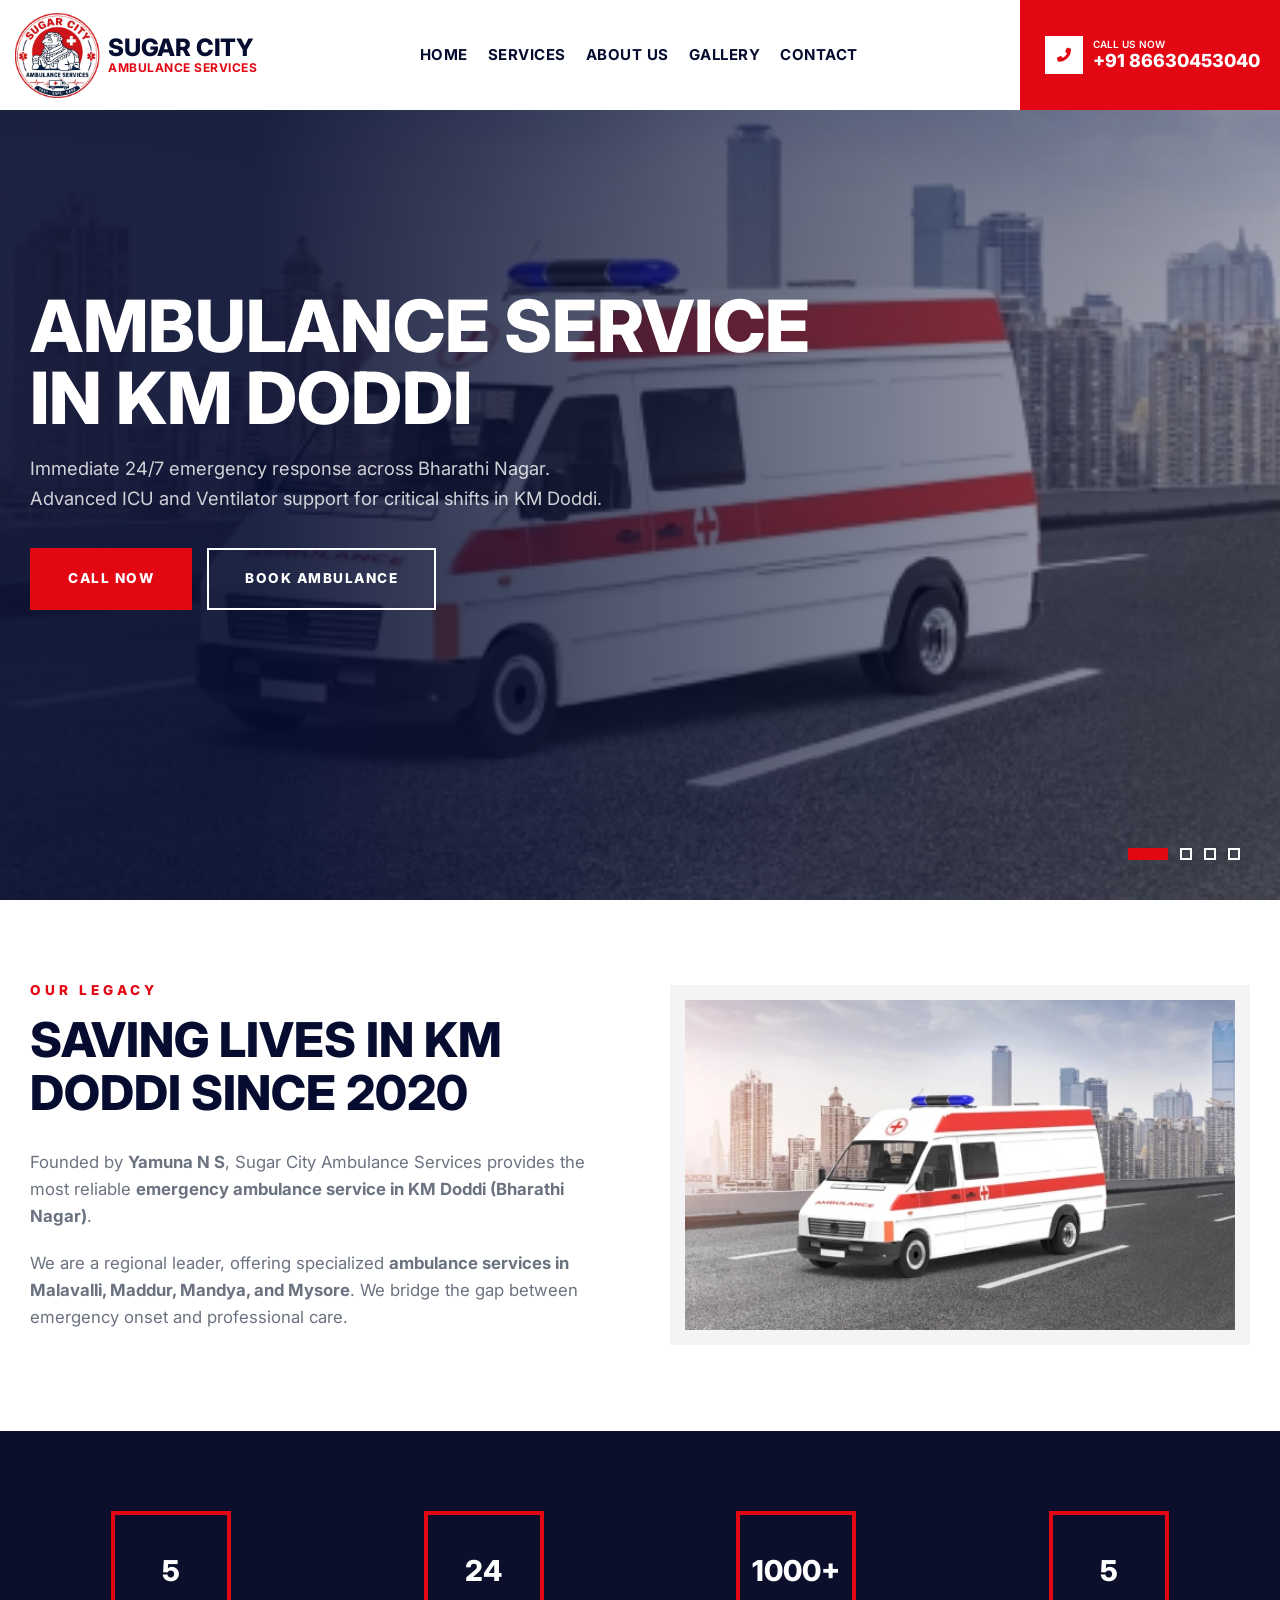
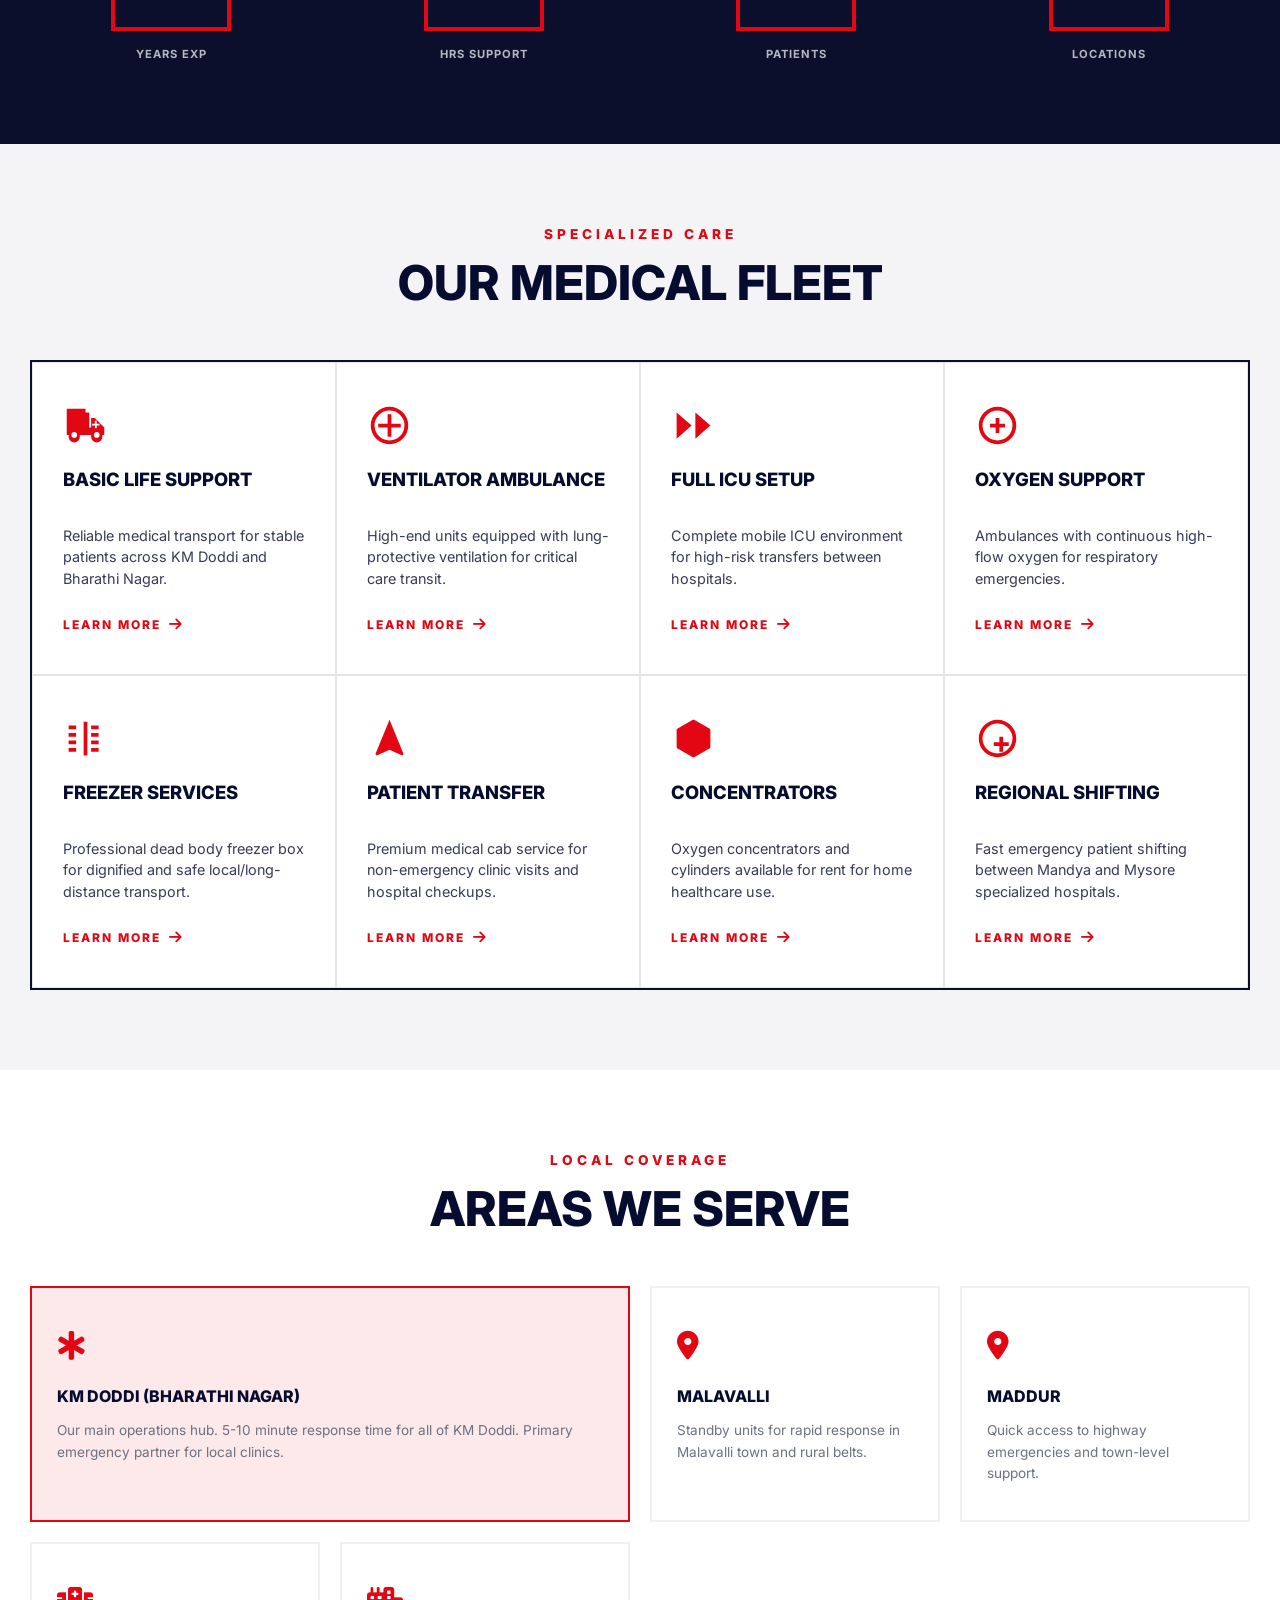
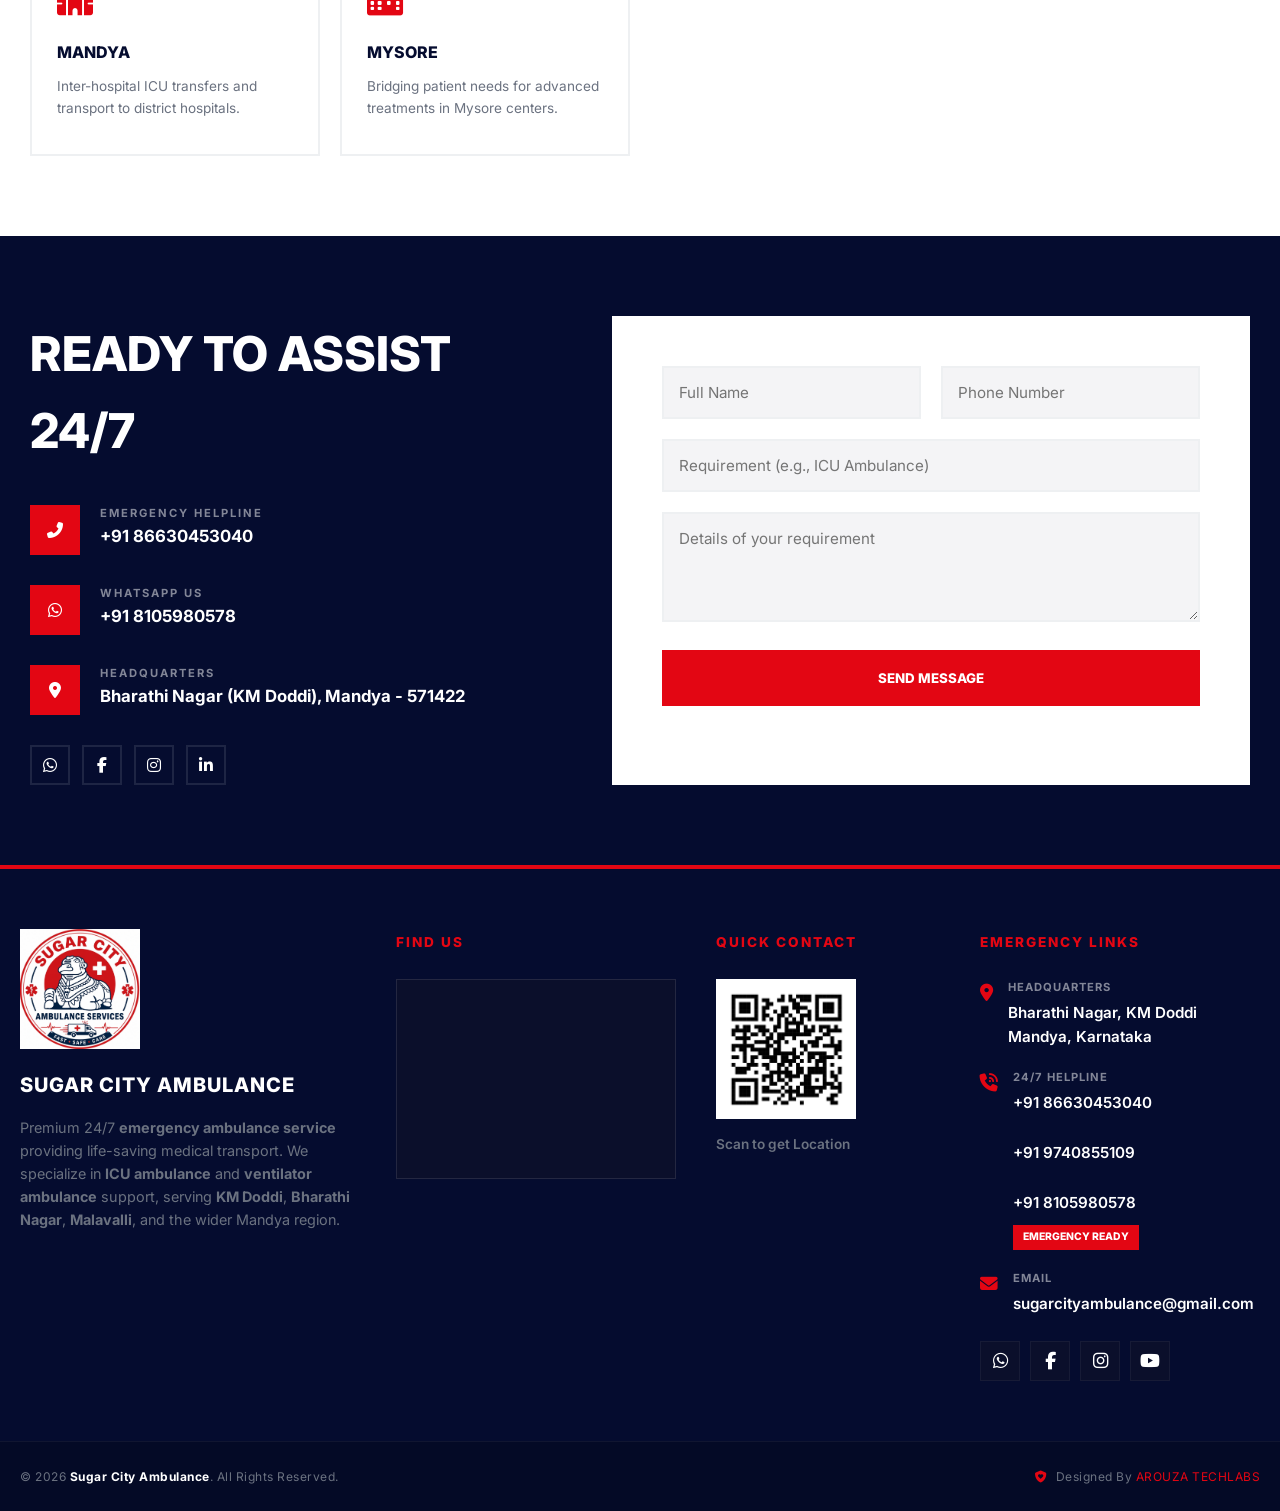
==== index.html @ ba41cfd8 "Update index.html" ====
<!doctype html>
<html lang="en">
  <head>
    <meta charset="UTF-8" />
    <meta
      name="viewport"
      content="width=device-width, initial-scale=1.0, maximum-scale=1.0, user-scalable=no"
    />

    <!-- SEO & LOCAL OPTIMIZATION -->
    <title>
      Sugar City Ambulance | 24/7 Ambulance Service in KM Doddi, Malavalli &
      Mandya
    </title>
    <meta
      name="description"
      content="Premium 24/7 emergency ambulance service in KM Doddi (Bharathi Nagar), Malavalli, Maddur, Mandya, and Mysore. Specialized ICU, Ventilator, and Oxygen ambulance support. Founded by Yamuna N S."
    />
    <meta
      name="keywords"
      content="Ambulance service in KM Doddi, Ambulance service in Bharathi Nagar, Emergency ambulance service in KM Doddi, Ambulance service in Malavalli, Ambulance service in Maddur, Ambulance service in Mandya, Ambulance service in Mysore, ICU ambulance service, Ventilator ambulance"
    />

    <!-- OPEN GRAPH -->
    <meta
      property="og:title"
      content="Sugar City Ambulance Services - KM Doddi's Trusted Emergency Partner"
    />
    <meta
      property="og:description"
      content="Rapid response medical transport across KM Doddi, Malavalli, and Mandya. Advanced ICU and Ventilator support available 24/7."
    />
    <meta property="og:type" content="website" />

    <!-- FONTS & ICONS -->
    <link rel="preconnect" href="https://fonts.googleapis.com" />
    <link rel="preconnect" href="https://fonts.gstatic.com" crossorigin />
    <link
      href="https://fonts.googleapis.com/css2?family=Inter:wght@300;400;600;700;800&display=swap"
      rel="stylesheet"
    />
    <link
      rel="stylesheet"
      href="https://cdnjs.cloudflare.com/ajax/libs/font-awesome/6.4.0/css/all.min.css"
    />
    <link rel="stylesheet" href="./navbar.css" />
    <link rel="stylesheet" href="./footer.css" />
    <style>
      :root {
        --stkPrimaryRed: #e30613;
        --stkNavy: #0b0f2b;
        --stkDeepBlue: #050c2f;
        --stkLightBg: #f4f4f6;
        --stkTextGray: #6b7280;
        --stkSoftPink: #fde8ea;
        --stkWhite: #ffffff;
        --primary: var(--stkPrimaryRed);
        --overlay: rgba(5, 12, 47, 0.7);
        --hmeTransition: all 0.4s cubic-bezier(0.165, 0.84, 0.44, 1);
      }

      /* RESET & BASE */
      * {
        margin: 0;
        padding: 0;
        box-sizing: border-box;
        font-family: "Inter", sans-serif;
        border-radius: 0 !important;
      }

      html,
      body {
        overflow-x: hidden;
        width: 100%;
        -webkit-text-size-adjust: 100%;
        background-color: var(--stkWhite);
        color: var(--stkDeepBlue);
        line-height: 1.6;
      }

      .hmeContainer {
        width: 100%;
        max-width: 1320px;
        margin: 0 auto;
        padding: 0 20px;
      }

      @media (min-width: 768px) {
        .hmeContainer {
          padding: 0 30px;
        }
      }

      img {
        max-width: 100%;
        height: auto;
        display: block;
      }

      /* SECTION 0: PRELOADER */
      #hmePreloader {
        position: fixed;
        inset: 0;
        background: var(--stkDeepBlue);
        display: flex;
        flex-direction: column;
        justify-content: center;
        align-items: center;
        z-index: 10000;
        transition:
          opacity 0.5s ease,
          visibility 0.5s ease;
      }

      .hmeLoaderLogo {
        width: 100px;
        margin-bottom: 20px;
        animation: hmePulse 1.2s infinite ease-in-out;
      }
      .hmeLoaderText {
        color: var(--stkWhite);
        font-weight: 800;
        letter-spacing: 3px;
        font-size: 0.75rem;
        text-transform: uppercase;
      }

      @keyframes hmePulse {
        0%,
        100% {
          transform: scale(1);
          opacity: 0.8;
        }
        50% {
          transform: scale(1.05);
          opacity: 1;
        }
      }

      /* SECTION 1: HERO SLIDER */
      .hmeHeroWrap {
        position: relative;
        height: 100vh;
        width: 100%;
        overflow: hidden;
        background: var(--stkDeepBlue);
      }
      /* MOBILE HERO NAVBAR SPACING FIX */

      @media (max-width: 1023px) {
        .hmeHeroWrap {
          padding-top: 105px;
          min-height: 100vh;
          height: auto;
        }

        .hmeSlide {
          align-items: flex-start;
          padding-top: 40px;
        }
      }
      .hmeSlider {
        height: 100%;
        width: 400%;
        display: flex;
        transition: transform 0.8s cubic-bezier(0.77, 0, 0.175, 1);
      }
      .hmeSlide {
        width: 25%;
        height: 100%;
        position: relative;
        background-size: cover;
        background-position: center;
        display: flex;
        align-items: center;
      }
      .hmeSlide::before {
        content: "";
        position: absolute;
        inset: 0;
        background: linear-gradient(
          90deg,
          rgba(5, 12, 47, 0.9) 20%,
          rgba(5, 12, 47, 0.3) 100%
        );
        z-index: 1;
      }
      .hmeSlideContent {
        position: relative;
        z-index: 10;
        width: 100%;
      }
      .hmeSlideInner {
        max-width: 800px;
      }
      .hmeSlide h2 {
        font-size: clamp(2rem, 8vw, 4.5rem);
        font-weight: 800;
        line-height: 1;
        margin-bottom: 20px;
        text-transform: uppercase;
        color: var(--stkWhite);
      }
      .hmeSlide p {
        font-size: clamp(0.95rem, 2vw, 1.15rem);
        margin-bottom: 35px;
        color: rgba(255, 255, 255, 0.8);
        max-width: 600px;
      }
      .hmeBtnGroup {
        display: flex;
        gap: 15px;
        flex-wrap: wrap;
      }
      .hmeBtn {
        padding: 18px 36px;
        font-weight: 800;
        font-size: 0.85rem;
        text-transform: uppercase;
        letter-spacing: 1.5px;
        text-decoration: none;
        transition: var(--hmeTransition);
        border: 2px solid transparent;
        display: inline-flex;
        align-items: center;
        justify-content: center;
      }
      .hmeBtnPrimary {
        background: var(--stkPrimaryRed);
        color: var(--stkWhite);
      }
      .hmeBtnPrimary:hover {
        background: var(--stkWhite);
        color: var(--stkPrimaryRed);
      }
      .hmeBtnOutline {
        border-color: var(--stkWhite);
        color: var(--stkWhite);
      }
      .hmeBtnOutline:hover {
        background: var(--stkWhite);
        color: var(--stkDeepBlue);
      }
      /* HERO SLIDER DOTS POSITION FIX */

      .hmeSliderDots {
        position: absolute;
        bottom: 20px;
        right: 20px;

        display: flex;
        gap: 12px;

        z-index: 20;
      }

      /* TABLET */

      @media (min-width: 768px) {
        .hmeSliderDots {
          bottom: 30px;
          right: 30px;
        }
      }

      /* DESKTOP */

      @media (min-width: 1024px) {
        .hmeSliderDots {
          bottom: 40px;
          right: 40px;
        }
      }
      @media (max-width: 480px) {
        .hmeBtnGroup {
          margin-bottom: 20px;
        }
      }
      .hmeDot {
        width: 12px;
        height: 12px;
        border: 2px solid var(--stkWhite);
        cursor: pointer;
        transition: var(--hmeTransition);
      }
      .hmeDot.active {
        background: var(--stkPrimaryRed);
        border-color: var(--stkPrimaryRed);
        width: 40px;
      }

      /* SECTION 2: ABOUT PREVIEW */
      .hmeAbout {
        padding: 80px 0;
        background: var(--stkWhite);
      }
      .hmeAboutGrid {
        display: grid;
        grid-template-columns: 1fr;
        gap: 60px;
        align-items: center;
      }
      @media (min-width: 1024px) {
        .hmeAboutGrid {
          grid-template-columns: 1fr 1fr;
        }
      }
      .hmeSectionHead h3 {
        color: var(--stkPrimaryRed);
        font-size: 0.85rem;
        letter-spacing: 4px;
        font-weight: 800;
        margin-bottom: 12px;
        text-transform: uppercase;
      }
      .hmeSectionHead h2 {
        font-size: clamp(1.8rem, 5vw, 3rem);
        font-weight: 800;
        text-transform: uppercase;
        margin-bottom: 30px;
        line-height: 1.1;
      }
      .hmeAboutText p {
        color: var(--stkTextGray);
        margin-bottom: 20px;
        font-size: 1.05rem;
      }
      .hmeAboutImg img {
        border: 15px solid var(--stkLightBg);
        width: 100%;
        height: auto;
        max-height: 500px;
        object-fit: cover;
      }

      /* SECTION 3: ANIMATED STATS */
      .hmeStats {
        background: var(--stkNavy);
        padding: 80px 0;
        color: var(--stkWhite);
      }
      .hmeStatsGrid {
        display: grid;
        grid-template-columns: repeat(2, 1fr);
        gap: 20px;
      }
      @media (min-width: 1024px) {
        .hmeStatsGrid {
          grid-template-columns: repeat(4, 1fr);
          gap: 30px;
        }
      }
      .hmeStatItem {
        text-align: center;
      }
      .hmeStatCirc {
        width: 100px;
        height: 100px;
        border: 4px solid var(--stkPrimaryRed);
        margin: 0 auto 15px;
        display: flex;
        align-items: center;
        justify-content: center;
        font-weight: 800;
        font-size: 1.5rem;
      }
      @media (min-width: 768px) {
        .hmeStatCirc {
          width: 120px;
          height: 120px;
          font-size: 1.8rem;
        }
      }
      .hmeStatItem span {
        font-size: 0.7rem;
        text-transform: uppercase;
        letter-spacing: 1px;
        opacity: 0.7;
        font-weight: 700;
        display: block;
      }

      /* SECTION 4: SERVICES SECTION */
      .hmeServices {
        padding: 80px 0;
        background: var(--stkLightBg);
      }
      .hmeServGrid {
        display: grid;
        grid-template-columns: 1fr;
        margin-top: 50px;
        border: 2px solid var(--stkNavy);
      }
      @media (min-width: 640px) {
        .hmeServGrid {
          grid-template-columns: repeat(2, 1fr);
        }
      }
      @media (min-width: 1024px) {
        .hmeServGrid {
          grid-template-columns: repeat(4, 1fr);
        }
      }

      .hmeServCard {
        background: var(--stkWhite);
        padding: 40px 30px;
        transition: var(--hmeTransition);
        display: flex;
        flex-direction: column;
        border: 1px solid rgba(11, 15, 43, 0.1);
      }
      .hmeServCard:hover {
        background: var(--stkNavy);
        color: var(--stkWhite);
      }
      .hmeServCard svg {
        width: 45px;
        height: 45px;
        fill: var(--stkPrimaryRed);
        margin-bottom: 20px;
        transition: var(--hmeTransition);
      }
      .hmeServCard:hover svg {
        fill: var(--stkWhite);
        transform: scale(1.1);
      }
      .hmeServCard h4 {
        font-size: 1.15rem;
        text-transform: uppercase;
        font-weight: 800;
        margin-bottom: 12px;
        line-height: 1.2;
        min-height: 2.8rem;
        display: flex;
        align-items: flex-start;
      }
      .hmeServCard p {
        font-size: 0.9rem;
        opacity: 0.8;
        line-height: 1.5;
        margin-bottom: 25px;
        flex-grow: 1;
      }

      .hmeLearnLink {
        font-size: 0.75rem;
        font-weight: 800;
        text-transform: uppercase;
        letter-spacing: 2px;
        color: var(--stkPrimaryRed);
        text-decoration: none;
        display: inline-flex;
        align-items: center;
        gap: 8px;
        transition: var(--hmeTransition);
      }
      .hmeServCard:hover .hmeLearnLink {
        color: var(--stkWhite);
      }
      .hmeLearnLink i {
        font-size: 0.9rem;
        transition: transform 0.3s ease;
      }
      .hmeLearnLink:hover i {
        transform: translateX(5px);
      }

      /* SECTION 5: SERVICE LOCATIONS */
      .hmeLocations {
        padding: 80px 0;
        background: var(--stkWhite);
      }
      .hmeLocGrid {
        display: grid;
        grid-template-columns: repeat(auto-fit, minmax(240px, 1fr));
        gap: 20px;
        margin-top: 50px;
      }
      .hmeLocCard {
        border: 2px solid #eef0f2;
        padding: 35px 25px;
        transition: var(--hmeTransition);
        background: var(--stkWhite);
      }
      .hmeLocCard.hmeFeatured {
        border-color: var(--stkPrimaryRed);
        background: var(--stkSoftPink);
      }
      @media (min-width: 1200px) {
        .hmeLocCard.hmeFeatured {
          grid-column: span 2;
        }
      }
      .hmeLocCard:hover {
        border-color: var(--stkNavy);
        transform: translateY(-5px);
      }
      .hmeLocIcon {
        font-size: 1.8rem;
        color: var(--stkPrimaryRed);
        margin-bottom: 15px;
      }
      .hmeLocCard h4 {
        font-size: 1rem;
        font-weight: 800;
        text-transform: uppercase;
        margin-bottom: 10px;
      }
      .hmeLocCard p {
        font-size: 0.85rem;
        color: var(--stkTextGray);
      }

      /* SECTION 6: CONTACT SECTION */
      .hmeContact {
        padding: 80px 0;
        background: var(--stkDeepBlue);
        color: var(--stkWhite);
      }
      .hmeContactGrid {
        display: grid;
        grid-template-columns: 1fr;
        gap: 60px;
      }
      @media (min-width: 1024px) {
        .hmeContactGrid {
          grid-template-columns: 0.9fr 1.1fr;
        }
      }
      .hmeContactInfo h2 {
        font-size: clamp(2rem, 4vw, 3rem);
        font-weight: 800;
        text-transform: uppercase;
        margin-bottom: 35px;
      }
      .hmeInfBlock {
        display: flex;
        gap: 20px;
        margin-bottom: 30px;
      }
      .hmeInfIcon {
        width: 50px;
        height: 50px;
        background: var(--stkPrimaryRed);
        flex-shrink: 0;
        display: flex;
        align-items: center;
        justify-content: center;
      }
      .hmeInfText h5 {
        font-size: 0.7rem;
        text-transform: uppercase;
        letter-spacing: 2px;
        opacity: 0.5;
      }
      .hmeInfText p {
        font-weight: 700;
        font-size: 1.05rem;
      }
      .hmeForm {
        background: var(--stkWhite);
        padding: 30px;
        color: var(--stkDeepBlue);
      }
      @media (min-width: 768px) {
        .hmeForm {
          padding: 50px;
        }
      }
      .hmeFormRow {
        display: grid;
        grid-template-columns: 1fr;
        gap: 20px;
        margin-bottom: 20px;
      }
      @media (min-width: 768px) {
        .hmeFormRow {
          grid-template-columns: 1fr 1fr;
        }
      }
      .hmeForm input,
      .hmeForm textarea {
        width: 100%;
        padding: 15px;
        border: 2px solid #eef0f2;
        font-size: 0.95rem;
        outline: none;
        background: var(--stkLightBg);
      }
      .hmeForm input:focus,
      .hmeForm textarea:focus {
        border-color: var(--stkPrimaryRed);
        background: var(--stkWhite);
      }
      .hmeSubmit {
        width: 100%;
        background: var(--stkPrimaryRed);
        color: var(--stkWhite);
        padding: 20px;
        border: none;
        font-weight: 800;
        text-transform: uppercase;
        cursor: pointer;
        transition: var(--hmeTransition);
      }
      .hmeSubmit:hover {
        background: var(--stkNavy);
      }

      /* REVEAL */
      .hmeReveal {
        opacity: 0;
        transform: translateY(30px);
        transition: all 0.8s ease-out;
      }
      .hmeVisible {
        opacity: 1;
        transform: translateY(0);
      }
      .hmeSocials {
        display: flex;
        gap: 12px;
        margin-top: 30px;
      }
      .hmeSocialLink {
        width: 40px;
        height: 40px;
        border: 2px solid rgba(255, 255, 255, 0.1);
        display: flex;
        align-items: center;
        justify-content: center;
        color: var(--stkWhite);
        text-decoration: none;
      }
      .hmeTextCenter {
        text-align: center;
      }
    </style>
  </head>
  <body>
    <!-- Mobile Topbar -->
    <div class="navbtopbar" id="navbtopbar">
      <a href="tel:+9186630453040">
        <i class="fas fa-phone-alt"></i>
        <span>+91 86630453040</span>
      </a>
    </div>

    <header class="navbheader" id="navbheader">
      <div class="navbcontainer">
        <!-- Logo & Text Section -->
        <a
          href="./index.html"
          class="navblogowrapper"
          aria-label="Sugar City Ambulance Home"
        >
          <img
            src="./assets/logo.webp"
            alt="Sugar City Ambulance Services Logo"
            id="navblogoid"
          />
          <div class="navbbrandtext">
            <span class="navbbrandtitle">Sugar City</span>
            <span class="navbbrandsubtitle">Ambulance Services</span>
          </div>
        </a>

        <!-- Desktop Navigation -->
        <nav class="navbmenu" id="navbmenuwrapper">
          <ul class="navbul">
            <li><a href="./index.html">Home</a></li>
            <li><a href="./services.html">Services</a></li>
            <li><a href="./about.html">About Us</a></li>
            <li><a href="./gallery.html">Gallery</a></li>
            <li><a href="./contact.html">Contact</a></li>
          </ul>
        </nav>

        <!-- Right Actions -->
        <div class="navbrightactions">
          <div class="navbsocialswrapper">
            <a href="https://wa.me/9186630453040" class="navbsociallink"
              ><i class="fab fa-whatsapp"></i
            ></a>
            <a href="https://www.facebook.com/" class="navbsociallink"
              ><i class="fab fa-facebook-f"></i
            ></a>
            <a href="https://www.instagram.com/" class="navbsociallink"
              ><i class="fab fa-instagram"></i
            ></a>
            <a href="https://www.youtube.com/" class="navbsociallink"
              ><i class="fab fa-youtube"></i
            ></a>
          </div>

          <!-- Call Block (Desktop Only) -->
          <a
            href="tel:+9186630453040"
            class="navbcontactblock"
            id="navbcallbutton"
          >
            <div class="navbdialiconarea">
              <i class="fas fa-phone-alt"></i>
            </div>
            <div class="navbcontactinfo">
              <span class="navbcalltext">Call Us Now</span>
              <span class="navbphonenumber">+91 86630453040</span>
            </div>
          </a>

          <!-- Hamburger (Mobile Only) -->
          <button
            class="navbhamburger"
            id="navbhamburgerbtn"
            aria-label="Open Menu"
          >
            <span></span>
            <span></span>
            <span></span>
          </button>
        </div>
      </div>
    </header>

    <!-- Mobile Menu -->
    <div class="navbmobileoverlay" id="navbmobilemenu">
      <button class="navbmobileclose" id="navbclosebtn">
        <i class="fas fa-times"></i>
      </button>

      <ul class="navbmobilelinks">
        <li><a href="./index.html" class="navbmobileitem">Home</a></li>
        <li><a href="./services.html" class="navbmobileitem">Services</a></li>
        <li><a href="./about.html" class="navbmobileitem">About Us</a></li>
        <li><a href="./gallery.html" class="navbmobileitem">Gallery</a></li>
        <li><a href="./contact.html" class="navbmobileitem">Contact</a></li>
      </ul>

      <div class="navbmobilesocials">
        <a href="https://wa.me/9186630453040" class="navbmobilesociallink"
          ><i class="fab fa-whatsapp"></i
        ></a>
        <a href="https://www.facebook.com/" class="navbmobilesociallink"
          ><i class="fab fa-facebook-f"></i
        ></a>
        <a href="https://www.instagram.com/" class="navbmobilesociallink"
          ><i class="fab fa-instagram"></i
        ></a>
        <a href="https://www.youtube.com/" class="navbmobilesociallink"
          ><i class="fab fa-youtube"></i
        ></a>
      </div>
    </div>
    <!-- SECTION 0: PRELOADER -->
    <div id="hmePreloader">
      <img
        src="./assets/logo.jpeg"
        alt="Sugar City Ambulance"
        class="hmeLoaderLogo"
      />
      <div class="hmeLoaderText">Sugar City Ambulance Services</div>
    </div>

    <main>
      <!-- SECTION 1: HERO SLIDER -->
      <section class="hmeHeroWrap">
        <div class="hmeSlider" id="hmeSlider">
          <div
            class="hmeSlide"
            style="background-image: url(&quot;./assets/hero.webp&quot;)"
          >
            <div class="hmeContainer hmeSlideContent">
              <div class="hmeSlideInner">
                <h2>Ambulance Service in KM Doddi</h2>
                <p>
                  Immediate 24/7 emergency response across Bharathi Nagar.
                  Advanced ICU and Ventilator support for critical shifts in KM
                  Doddi.
                </p>
                <div class="hmeBtnGroup">
                  <a href="tel:+9186630453040" class="hmeBtn hmeBtnPrimary"
                    >Call Now</a
                  >
                  <a href="#contact" class="hmeBtn hmeBtnOutline"
                    >Book Ambulance</a
                  >
                </div>
              </div>
            </div>
          </div>
          <div
            class="hmeSlide"
            style="background-image: url(&quot;./assets/hero.webp&quot;)"
          >
            <div class="hmeContainer hmeSlideContent">
              <div class="hmeSlideInner">
                <h2>Expert Care in Malavalli</h2>
                <p>
                  Reliable emergency ambulance services in Malavalli and Maddur.
                  Equipped with medical oxygen and expert paramedic staff
                  available 24/7.
                </p>
                <div class="hmeBtnGroup">
                  <a href="tel:+9186630453040" class="hmeBtn hmeBtnPrimary"
                    >Request Support</a
                  >
                  <a href="#services" class="hmeBtn hmeBtnOutline"
                    >Our Services</a
                  >
                </div>
              </div>
            </div>
          </div>
          <div
            class="hmeSlide"
            style="background-image: url(&quot;./assets/hero.webp&quot;)"
          >
            <div class="hmeContainer hmeSlideContent">
              <div class="hmeSlideInner">
                <h2>Critical Transfers in Mandya</h2>
                <p>
                  The fastest inter-hospital ICU transfers in Mandya city.
                  Bed-to-bed service with high-end cardiac monitoring and
                  ventilator support.
                </p>
                <div class="hmeBtnGroup">
                  <a href="tel:+9186630453040" class="hmeBtn hmeBtnPrimary"
                    >Emergency Link</a
                  >
                  <a href="#contact" class="hmeBtn hmeBtnOutline">Get Quote</a>
                </div>
              </div>
            </div>
          </div>
          <div
            class="hmeSlide"
            style="background-image: url(&quot;./assets/hero.webp&quot;)"
          >
            <div class="hmeContainer hmeSlideContent">
              <div class="hmeSlideInner">
                <h2>Advanced Mysore Response</h2>
                <p>
                  Bridging patients from home to hospital across Mysore region.
                  24-hour availability for all types of high-end medical
                  transport.
                </p>
                <div class="hmeBtnGroup">
                  <a href="tel:+9186630453040" class="hmeBtn hmeBtnPrimary"
                    >Contact Now</a
                  >
                </div>
              </div>
            </div>
          </div>
        </div>
        <div class="hmeSliderDots" id="hmeSliderDots"></div>
      </section>

      <!-- SECTION 2: ABOUT PREVIEW -->
      <section class="hmeAbout">
        <div class="hmeContainer">
          <div class="hmeAboutGrid">
            <div class="hmeAboutText hmeReveal">
              <div class="hmeSectionHead">
                <h3>Our Legacy</h3>
                <h2>Saving Lives in KM Doddi Since 2020</h2>
              </div>
              <p>
                Founded by <strong>Yamuna N S</strong>, Sugar City Ambulance
                Services provides the most reliable
                <strong
                  >emergency ambulance service in KM Doddi (Bharathi
                  Nagar)</strong
                >.
              </p>
              <p>
                We are a regional leader, offering specialized
                <strong
                  >ambulance services in Malavalli, Maddur, Mandya, and
                  Mysore</strong
                >. We bridge the gap between emergency onset and professional
                care.
              </p>
            </div>
            <div class="hmeAboutImg hmeReveal">
              <img
                src="./assets/hero.webp"
                alt="Sugar City Ambulance Foundation"
              />
            </div>
          </div>
        </div>
      </section>

      <!-- SECTION 3: ANIMATED STATS -->
      <section class="hmeStats">
        <div class="hmeContainer">
          <div class="hmeStatsGrid">
            <div class="hmeStatItem hmeReveal">
              <div class="hmeStatCirc" data-val="5">0</div>
              <span>Years Exp</span>
            </div>
            <div class="hmeStatItem hmeReveal">
              <div class="hmeStatCirc" data-val="24">0</div>
              <span>Hrs Support</span>
            </div>
            <div class="hmeStatItem hmeReveal">
              <div class="hmeStatCirc" data-val="1000">0</div>
              <span>Patients</span>
            </div>
            <div class="hmeStatItem hmeReveal">
              <div class="hmeStatCirc" data-val="5">0</div>
              <span>Locations</span>
            </div>
          </div>
        </div>
      </section>

      <!-- SECTION 4: SERVICES SECTION -->
      <section id="services" class="hmeServices">
        <div class="hmeContainer">
          <div class="hmeSectionHead hmeTextCenter hmeReveal">
            <h3>Specialized Care</h3>
            <h2>Our Medical Fleet</h2>
          </div>
          <div class="hmeServGrid">
            <!-- Service 1 -->
            <div class="hmeServCard hmeReveal">
              <svg viewBox="0 0 24 24">
                <path
                  d="M18,18.5A1.5,1.5 0 0,1 16.5,17A1.5,1.5 0 0,1 18,15.5A1.5,1.5 0 0,1 19.5,17A1.5,1.5 0 0,1 18,18.5M19.5,12H18V13.5H17V12H15.5V11H17V9.5H18V11H19.5V12M6,18.5A1.5,1.5 0 0,1 4.5,17A1.5,1.5 0 0,1 6,15.5A1.5,1.5 0 0,1 7.5,17A1.5,1.5 0 0,1 6,18.5M17,8H15V13H14V5H12V3H2V17H3.09C3.04,17.33 3,17.66 3,18A3,3 0 0,0 6,21A3,3 0 0,0 9,18C9,17.66 8.96,17.33 8.91,17H15.09C15.04,17.33 15,17.66 15,18A3,3 0 0,0 18,21A3,3 0 0,0 21,18C21,17.66 20.96,17.33 20.91,17H22V13L17,8Z"
                />
              </svg>
              <h4>Basic Life Support</h4>
              <p>
                Reliable medical transport for stable patients across KM Doddi
                and Bharathi Nagar.
              </p>
              <a href="./services.html" class="hmeLearnLink"
                >Learn More <i class="fas fa-arrow-right"></i
              ></a>
            </div>
            <!-- Service 2 -->
            <div class="hmeServCard hmeReveal">
              <svg viewBox="0 0 24 24">
                <path
                  d="M12,2A10,10 0 0,1 22,12A10,10 0 0,1 12,22A10,10 0 0,1 2,12A10,10 0 0,1 12,2M12,4A8,8 0 0,0 4,12A8,8 0 0,0 12,20A8,8 0 0,0 20,12A8,8 0 0,0 12,4M11,6H13V11H18V13H13V18H11V13H6V11H11V6Z"
                />
              </svg>
              <h4>Ventilator Ambulance</h4>
              <p>
                High-end units equipped with lung-protective ventilation for
                critical care transit.
              </p>
              <a href="./services.html" class="hmeLearnLink"
                >Learn More <i class="fas fa-arrow-right"></i
              ></a>
            </div>
            <!-- Service 3 -->
            <div class="hmeServCard hmeReveal">
              <svg viewBox="0 0 24 24">
                <path d="M3,5V19L11,12L3,5M13,19V5L21,12L13,19Z" />
              </svg>
              <h4>Full ICU Setup</h4>
              <p>
                Complete mobile ICU environment for high-risk transfers between
                hospitals.
              </p>
              <a href="./services.html" class="hmeLearnLink"
                >Learn More <i class="fas fa-arrow-right"></i
              ></a>
            </div>
            <!-- Service 4 -->
            <div class="hmeServCard hmeReveal">
              <svg viewBox="0 0 24 24">
                <path
                  d="M12,20A8,8 0 0,1 4,12A8,8 0 0,1 12,4A8,8 0 0,1 20,12A8,8 0 0,1 12,20M12,2A10,10 0 0,0 2,12A10,10 0 0,0 12,22A10,10 0 0,0 22,12A10,10 0 0,0 12,2M16,11H13V8H11V11H8V13H11V16H13V13H16V11Z"
                />
              </svg>
              <h4>Oxygen Support</h4>
              <p>
                Ambulances with continuous high-flow oxygen for respiratory
                emergencies.
              </p>
              <a href="./services.html" class="hmeLearnLink"
                >Learn More <i class="fas fa-arrow-right"></i
              ></a>
            </div>
            <!-- Service 5 -->
            <div class="hmeServCard hmeReveal">
              <svg viewBox="0 0 24 24">
                <path
                  d="M19,15V13H15V15H19M15,19V17H19V19H15M13,3H11V21H13V3M7,5H3V7H7V5M3,11H7V9H3V11M7,15H3V13H7V15M3,19H7V17H3V19M15,7H19V5H15V7M19,11H15V9H19V11Z"
                />
              </svg>
              <h4>Freezer Services</h4>
              <p>
                Professional dead body freezer box for dignified and safe
                local/long-distance transport.
              </p>
              <a href="./services.html" class="hmeLearnLink"
                >Learn More <i class="fas fa-arrow-right"></i
              ></a>
            </div>
            <!-- Service 6 -->
            <div class="hmeServCard hmeReveal">
              <svg viewBox="0 0 24 24">
                <path
                  d="M12,2L4.5,20.29L5.21,21L12,18L18.79,21L19.5,20.29L12,2Z"
                />
              </svg>
              <h4>Patient Transfer</h4>
              <p>
                Premium medical cab service for non-emergency clinic visits and
                hospital checkups.
              </p>
              <a href="./services.html" class="hmeLearnLink"
                >Learn More <i class="fas fa-arrow-right"></i
              ></a>
            </div>
            <!-- Service 7 -->
            <div class="hmeServCard hmeReveal">
              <svg viewBox="0 0 24 24">
                <path
                  d="M21,16.5C21,16.88 20.79,17.21 20.47,17.38L12.57,21.82C12.41,21.94 12.21,22 12,22C11.79,22 11.59,21.94 11.43,21.82L3.53,17.38C3.21,17.21 3,16.88 3,16.5V7.5C3,7.12 3.21,6.79 3.53,6.62L11.43,2.18C11.59,2.06 11.79,2 12,2C12.21,2 12.41,2.06 12.57,2.18L20.47,6.62C20.79,6.79 21,7.12 21,7.5V16.5Z"
                />
              </svg>
              <h4>Concentrators</h4>
              <p>
                Oxygen concentrators and cylinders available for rent for home
                healthcare use.
              </p>
              <a href="./services.html" class="hmeLearnLink"
                >Learn More <i class="fas fa-arrow-right"></i
              ></a>
            </div>
            <!-- Service 8 -->
            <div class="hmeServCard hmeReveal">
              <svg viewBox="0 0 24 24">
                <path
                  d="M15,14V11H13V14H10V16H13V19H15V16H18V14H15M12,2A10,10 0 0,0 2,12A10,10 0 0,0 12,22A10,10 0 0,0 22,12A10,10 0 0,0 12,2M12,20A8,8 0 0,1 4,12A8,8 0 0,1 12,4A8,8 0 0,1 20,12A8,8 0 0,1 12,20Z"
                />
              </svg>
              <h4>Regional Shifting</h4>
              <p>
                Fast emergency patient shifting between Mandya and Mysore
                specialized hospitals.
              </p>
              <a href="./services.html" class="hmeLearnLink"
                >Learn More <i class="fas fa-arrow-right"></i
              ></a>
            </div>
          </div>
        </div>
      </section>

      <!-- SECTION 5: SERVICE LOCATIONS -->
      <section class="hmeLocations">
        <div class="hmeContainer">
          <div class="hmeSectionHead hmeTextCenter hmeReveal">
            <h3>Local Coverage</h3>
            <h2>Areas We Serve</h2>
          </div>
          <div class="hmeLocGrid">
            <div class="hmeLocCard hmeFeatured hmeReveal">
              <div class="hmeLocIcon"><i class="fas fa-star-of-life"></i></div>
              <h4>KM DODDI (BHARATHI NAGAR)</h4>
              <p>
                Our main operations hub. 5-10 minute response time for all of KM
                Doddi. Primary emergency partner for local clinics.
              </p>
            </div>
            <div class="hmeLocCard hmeReveal">
              <div class="hmeLocIcon">
                <i class="fas fa-map-marker-alt"></i>
              </div>
              <h4>MALAVALLI</h4>
              <p>
                Standby units for rapid response in Malavalli town and rural
                belts.
              </p>
            </div>
            <div class="hmeLocCard hmeReveal">
              <div class="hmeLocIcon">
                <i class="fas fa-map-marker-alt"></i>
              </div>
              <h4>MADDUR</h4>
              <p>Quick access to highway emergencies and town-level support.</p>
            </div>
            <div class="hmeLocCard hmeReveal">
              <div class="hmeLocIcon"><i class="fas fa-hospital"></i></div>
              <h4>MANDYA</h4>
              <p>
                Inter-hospital ICU transfers and transport to district
                hospitals.
              </p>
            </div>
            <div class="hmeLocCard hmeReveal">
              <div class="hmeLocIcon"><i class="fas fa-city"></i></div>
              <h4>MYSORE</h4>
              <p>
                Bridging patient needs for advanced treatments in Mysore
                centers.
              </p>
            </div>
          </div>
        </div>
      </section>

      <!-- SECTION 6: CONTACT SECTION -->
      <section id="contact" class="hmeContact">
        <div class="hmeContainer">
          <div class="hmeContactGrid">
            <div class="hmeContactInfo hmeReveal">
              <h2>Ready to Assist 24/7</h2>
              <div class="hmeInfBlock">
                <div class="hmeInfIcon"><i class="fas fa-phone-alt"></i></div>
                <div class="hmeInfText">
                  <h5>Emergency Helpline</h5>
                  <p>+91 86630453040</p>
                </div>
              </div>
              <div class="hmeInfBlock">
                <div class="hmeInfIcon"><i class="fab fa-whatsapp"></i></div>
                <div class="hmeInfText">
                  <h5>WhatsApp Us</h5>
                  <p>+91 8105980578</p>
                </div>
              </div>
              <div class="hmeInfBlock">
                <div class="hmeInfIcon">
                  <i class="fas fa-map-marker-alt"></i>
                </div>
                <div class="hmeInfText">
                  <h5>Headquarters</h5>
                  <p>Bharathi Nagar (KM Doddi), Mandya - 571422</p>
                </div>
              </div>
              <div class="hmeSocials">
                <a href="https://wa.me/9186630453040" class="hmeSocialLink"
                  ><i class="fab fa-whatsapp"></i
                ></a>
                <a href="https://www.facebook.com/" class="hmeSocialLink"
                  ><i class="fab fa-facebook-f"></i
                ></a>
                <a href="https://www.instagram.com/" class="hmeSocialLink"
                  ><i class="fab fa-instagram"></i
                ></a>
                <a href="https://www.linkedin.com/" class="hmeSocialLink"
                  ><i class="fab fa-linkedin-in"></i
                ></a>
              </div>
            </div>
            <div class="hmeForm hmeReveal">
              <form action="https://formspree.io/f/mzdowkzo" method="POST">
                <div class="hmeFormRow">
                  <input
                    type="text"
                    name="name"
                    placeholder="Full Name"
                    required
                  />
                  <input
                    type="tel"
                    name="phone"
                    placeholder="Phone Number"
                    required
                  />
                </div>
                <input
                  type="text"
                  name="subject"
                  placeholder="Requirement (e.g., ICU Ambulance)"
                  style="margin-bottom: 20px"
                />
                <textarea
                  name="message"
                  rows="4"
                  placeholder="Details of your requirement"
                  required
                  style="margin-bottom: 20px"
                ></textarea>
                <button type="submit" class="hmeSubmit">Send Message</button>
              </form>
            </div>
          </div>
        </div>
      </section>
    </main>
    <footer
      class="ftrMainFooter"
      itemscope
      itemtype="http://schema.org/LocalBusiness"
    >
      <div class="ftrContainer">
        <div class="ftrGrid">
          <!-- COLUMN 1: BRAND -->
          <div class="ftrBrandBox">
            <img
              src="./assets/logoo.webp"
              alt="Sugar City Ambulance Services Logo"
              class="ftrLogo"
              loading="lazy"
              onclick="window.location.href = 'index.html'"
              style="cursor: pointer"
            />
            <h2 itemprop="name">Sugar City Ambulance</h2>
            <p itemprop="description">
              Premium 24/7
              <strong>emergency ambulance service</strong> providing life-saving
              medical transport. We specialize in
              <strong>ICU ambulance</strong> and
              <strong>ventilator ambulance</strong> support, serving
              <strong>KM Doddi</strong>, <strong>Bharathi Nagar</strong>,
              <strong>Malavalli</strong>, and the wider Mandya region.
            </p>
          </div>

          <!-- COLUMN 2: FIND US (MAP) -->
          <div class="ftrMapCol">
            <h3 class="ftrColTitle">Find Us</h3>
            <div class="ftrMapWrapper">
              <iframe
                src="https://www.google.com/maps/embed?pb=!1m18!1m12!1m3!1d3895.4707038342435!2d77.03322127411234!3d12.484929325363275!2m3!1f0!2f0!3f0!3m2!1i1024!2i768!4f13.1!3m3!1m2!1s0x3baf070004d851d7%3A0xc15f18c7130c5ee3!2sSugar%20City%20ambulance%20service!5e0!3m2!1sen!2sin!4v1778396713061!5m2!1sen!2sin"
                allowfullscreen=""
                loading="lazy"
                referrerpolicy="no-referrer-when-downgrade"
                title="Sugar City Ambulance Location"
              >
              </iframe>
            </div>
          </div>

          <!-- COLUMN 3: QR SECTION -->
          <div class="ftrQrCol">
            <h3 class="ftrColTitle">Quick Contact</h3>
            <div class="ftrQrBox">
              <img
                src="./assets/QR.webp"
                alt="Scan to Call"
                class="ftrQrImage"
                loading="lazy"
              />
              <p>Scan to get Location</p>
            </div>
          </div>

          <!-- COLUMN 4: CONTACT -->
          <div class="ftrContactCol">
            <h3 class="ftrColTitle">Emergency Links</h3>
            <ul class="ftrContactList">
              <li
                class="ftrContactItem"
                itemprop="address"
                itemscope
                itemtype="http://schema.org/PostalAddress"
              >
                <div class="ftrContactIcon">
                  <i class="fas fa-location-dot"></i>
                </div>
                <div class="ftrContactText">
                  <h4>Headquarters</h4>
                  <span itemprop="streetAddress">Bharathi Nagar, KM Doddi</span>
                  <span itemprop="addressLocality">Mandya, Karnataka</span>
                </div>
              </li>
              <li class="ftrContactItem">
                <div class="ftrContactIcon">
                  <i class="fas fa-phone-volume"></i>
                </div>
                <div class="ftrContactText">
                  <h4>24/7 Helpline</h4>
                  <a href="tel:+9186630453040" itemprop="telephone"
                    >+91 86630453040</a
                  >
                  <br />
                  <a href="tel:+919740855109" itemprop="telephone"
                    >+91 9740855109</a
                  ><br />
                  <a href="tel:+918105980578" itemprop="telephone"
                    >+91 8105980578</a
                  >
                  <div class="ftrEmergencyTag">Emergency Ready</div>
                </div>
              </li>
              <li class="ftrContactItem">
                <div class="ftrContactIcon">
                  <i class="fas fa-envelope"></i>
                </div>
                <div class="ftrContactText">
                  <h4>Email</h4>
                  <a href="mailto:sugarcityambulance@gmail.com" itemprop="email"
                    >sugarcityambulance@gmail.com</a
                  >
                </div>
              </li>
            </ul>

            <div class="ftrSocialLinks">
              <a
                href="https://wa.me/86630453040"
                class="ftrSocialBtn"
                aria-label="WhatsApp"
                ><i class="fab fa-whatsapp"></i
              ></a>
              <a
                href="https://www.facebook.com/"
                class="ftrSocialBtn"
                aria-label="Facebook"
                ><i class="fab fa-facebook-f"></i
              ></a>
              <a
                href="https://www.instagram.com/"
                class="ftrSocialBtn"
                aria-label="Instagram"
                ><i class="fab fa-instagram"></i
              ></a>
              <a
                href="https://www.youtube.com/"
                class="ftrSocialBtn"
                aria-label="YouTube"
                ><i class="fab fa-youtube"></i
              ></a>
            </div>
          </div>
        </div>
      </div>

      <!-- BOTTOM BAR -->
      <div class="ftrBottomBar">
        <div class="ftrContainer">
          <div class="ftrBottomFlex">
            <p>
              &copy; <span id="ftrYear"></span>
              <strong>Sugar City Ambulance</strong>. All Rights Reserved.
            </p>
            <p>
              <i
                class="fas fa-shield-heart"
                style="color: var(--stkPrimaryRed); margin-right: 5px"
              ></i>
              Designed By
              <a
                href="https://arouzatechlabs.in/"
                style="text-decoration: none; color: var(--stkPrimaryRed)"
                >AROUZA TECHLABS
              </a>
            </p>
          </div>
        </div>
      </div>

      <!-- GO TO TOP BUTTON -->
      <div id="ftrBackToTop" title="Scroll to Top">
        <i class="fas fa-arrow-up"></i>
      </div>
    </footer>
    <script src="./navbar.js"></script>
    <script src="./footer.js"></script>
    <script>
      window.addEventListener("load", () => {
        const pre = document.getElementById("hmePreloader");
        setTimeout(() => {
          pre.style.opacity = "0";
          pre.style.visibility = "hidden";
        }, 600);
      });

      const slider = document.getElementById("hmeSlider");
      const dotsContainer = document.getElementById("hmeSliderDots");
      const slideCount = 4;
      let activeIdx = 0;

      for (let i = 0; i < slideCount; i++) {
        const dot = document.createElement("div");
        dot.className = i === 0 ? "hmeDot active" : "hmeDot";
        dot.addEventListener("click", () => goToSlide(i));
        dotsContainer.appendChild(dot);
      }

      function goToSlide(idx) {
        activeIdx = idx;
        slider.style.transform = `translateX(-${idx * 25}%)`;
        document.querySelectorAll(".hmeDot").forEach((d, i) => {
          d.classList.toggle("active", i === idx);
        });
      }

      setInterval(() => {
        activeIdx = (activeIdx + 1) % slideCount;
        goToSlide(activeIdx);
      }, 3500);

      function animateCounter(el) {
        const target = +el.getAttribute("data-val");
        let current = 0;
        const increment = target / 40;
        const update = () => {
          current += increment;
          if (current < target) {
            el.innerText = Math.ceil(current) + (target > 50 ? "+" : "");
            requestAnimationFrame(update);
          } else {
            el.innerText = target + (target > 50 ? "+" : "");
          }
        };
        update();
      }

      const revealObserver = new IntersectionObserver(
        (entries) => {
          entries.forEach((entry) => {
            if (entry.isIntersecting) {
              entry.target.classList.add("hmeVisible");
              if (
                entry.target.classList.contains("hmeStatCirc") &&
                !entry.target.dataset.done
              ) {
                animateCounter(entry.target);
                entry.target.dataset.done = "true";
              }
            }
          });
        },
        { threshold: 0.1 },
      );

      document
        .querySelectorAll(".hmeReveal, .hmeStatCirc")
        .forEach((el) => revealObserver.observe(el));
    </script>
  </body>
</html>
---- navbar.css ----
:root {
  --stkprimaryred: #e30613;
  --stknavy: #0b0f2b;
  --stkdeepblue: #050c2f;
  --stklightbg: #f4f4f6;
  --stktextgray: #6b7280;
  --stksoftpink: #fde8ea;
  --stkwhite: #ffffff;
  --primary: var(--stkprimaryred);
  --overlay: rgba(5, 12, 47, 0.98);
  --navshadow: 0 4px 25px rgba(0, 0, 0, 0.1);
  --transition: all 0.3s cubic-bezier(0.4, 0, 0.2, 1);
}

* {
  margin: 0;
  padding: 0;
  box-sizing: border-box;
  font-family: "Inter", sans-serif;
}

body {
  background-color: var(--stklightbg);
  line-height: 1.6;
}

.navbnoscroll {
  overflow: hidden;
}

/* Topbar for Mobile */
.navbtopbar {
  background-color: var(--stkprimaryred);
  height: 35px;
  width: 100%;
  display: flex;
  align-items: center;
  justify-content: center;
  position: fixed;
  top: 0;
  left: 0;
  z-index: 1001;
  transition: var(--transition);
}

@media (min-width: 1024px) {
  .navbtopbar {
    display: none; /* Hide on desktop as it's integrated in navbar */
  }
}

.navbtopbar a {
  text-decoration: none;
  color: var(--stkwhite);
  display: flex;
  align-items: center;
  gap: 8px;
  font-size: 13px;
  font-weight: 800;
}

.navbtopbar i {
  font-size: 12px;
}

/* Header Container */
.navbheader {
  background-color: var(--stkwhite);
  height: 70px;
  width: 100%;
  position: fixed;
  top: 35px; /* Offset by topbar height */
  left: 0;
  z-index: 1000;
  display: flex;
  align-items: center;
  transition: var(--transition);
}

@media (min-width: 1024px) {
  .navbheader {
    height: 110px;
    top: 0; /* Reset for desktop */
  }
}

.navbheader.navbsticky {
  top: 0;
  height: 70px;
  box-shadow: var(--navshadow);
}

@media (min-width: 1024px) {
  .navbheader.navbsticky {
    height: 90px;
  }
}

/* Hide topbar on scroll for better viewport usage */
.navbheader.navbsticky ~ .navbtopbar,
.navbsticky-topbar-hide {
  transform: translateY(-100%);
}

.navbcontainer {
  width: 100%;
  max-width: 1440px;
  margin: 0 auto;
  padding: 0 15px;
  display: flex;
  align-items: center;
  justify-content: space-between;
  height: 100%;
}

/* Logo & Text Branding Area */
.navblogowrapper {
  flex-shrink: 1;
  display: flex;
  align-items: center;
  z-index: 10;
  min-width: 0;
  text-decoration: none;
  gap: 8px;
}

.navblogowrapper img {
  height: 45px;
  width: auto;
  max-width: 100%;
  display: block;
  object-fit: contain;
  flex-shrink: 0;
}

@media (min-width: 1024px) {
  .navblogowrapper img {
    height: 85px;
  }
}

.navbbrandtext {
  display: flex;
  flex-direction: column;
  justify-content: center;
  line-height: 1;
  flex-shrink: 1;
  min-width: 0;
}

.navbbrandtitle {
  color: var(--stkdeepblue);
  font-weight: 800;
  font-size: 16px;
  text-transform: uppercase;
  letter-spacing: -0.2px;
}

@media (min-width: 768px) {
  .navbbrandtitle {
    font-size: 20px;
  }
}

@media (min-width: 1024px) {
  .navbbrandtitle {
    font-size: 24px;
  }
}

.navbbrandsubtitle {
  color: var(--stkprimaryred);
  font-weight: 700;
  font-size: 9px;
  text-transform: uppercase;
  letter-spacing: 0.5px;
  margin-top: 2px;
}

@media (min-width: 1024px) {
  .navbbrandsubtitle {
    font-size: 12px;
  }
}

/* Desktop Navigation */
.navbmenu {
  display: none;
  height: 100%;
}

@media (min-width: 1200px) {
  .navbmenu {
    display: flex;
    align-items: center;
  }
}

.navbul {
  list-style: none;
  display: flex;
  gap: 20px;
}

.navbul li a {
  text-decoration: none;
  color: var(--stkdeepblue);
  font-weight: 700;
  font-size: 15px;
  text-transform: uppercase;
  letter-spacing: 0.5px;
  transition: var(--transition);
  position: relative;
  padding: 5px 0;
}

.navbul li a:hover {
  color: var(--stkprimaryred);
}

/* Right Actions */
.navbrightactions {
  display: flex;
  align-items: center;
  height: 100%;
  flex-shrink: 0;
}

/* Social Icons (Desktop) */
.navbsocialswrapper {
  display: none;
  align-items: center;
  gap: 8px;
  margin-right: 15px;
}

@media (min-width: 1350px) {
  .navbsocialswrapper {
    display: flex;
  }
}

.navbsociallink {
  width: 36px;
  height: 36px;
  border-radius: 0%;
  background-color: var(--stklightbg);
  display: flex;
  align-items: center;
  justify-content: center;
  color: var(--stkdeepblue);
  text-decoration: none;
  font-size: 15px;
  transition: var(--transition);
}

/* Desktop Contact Block */
.navbcontactblock {
  display: none; /* Hide on mobile navbar */
  background-color: var(--stkprimaryred);
  height: 100%;
  padding: 0 25px;
  align-items: center;
  text-decoration: none;
  color: var(--stkwhite);
  /* border-bottom-left-radius: 50px; */
  margin-right: -20px;
  transition: var(--transition);
}

@media (min-width: 1024px) {
  .navbcontactblock {
    display: flex;
  }
}

.navbdialiconarea {
  width: 38px;
  height: 38px;
  background-color: var(--stkwhite);
  border-radius: 0%;
  display: flex;
  align-items: center;
  justify-content: center;
  margin-right: 10px;
  flex-shrink: 0;
}

.navbdialiconarea i {
  color: var(--stkprimaryred);
  font-size: 14px;
}

.navbcontactinfo {
  display: flex;
  flex-direction: column;
  line-height: 1.2;
}

.navbcalltext {
  font-size: 10px;
  font-weight: 600;
  text-transform: uppercase;
}

.navbphonenumber {
  font-size: 18px;
  font-weight: 800;
  white-space: nowrap;
}

/* Hamburger */
.navbhamburger {
  display: flex;
  flex-direction: column;
  justify-content: center;
  gap: 5px;
  width: 30px;
  height: 30px;
  background: transparent;
  border: none;
  cursor: pointer;
  z-index: 1100;
  padding: 0;
}

@media (min-width: 1200px) {
  .navbhamburger {
    display: none;
  }
}

.navbhamburger span {
  width: 100%;
  height: 3px;
  background-color: var(--stkdeepblue);
  border-radius: 2px;
}

/* Mobile Overlay Menu */
.navbmobileoverlay {
  position: fixed;
  top: 0;
  left: 0;
  width: 100%;
  height: 100vh;
  background-color: var(--overlay);
  z-index: 1050;
  display: flex;
  flex-direction: column;
  padding: 30px 40px;
  transform: translateX(100%);
  transition: transform 0.5s cubic-bezier(0.77, 0, 0.175, 1);
  backdrop-filter: blur(15px);
}

.navbmobileoverlay.navbactive {
  transform: translateX(0);
}

.navbmobileclose {
  align-self: flex-end;
  background: rgba(255, 255, 255, 0.1);
  border: none;
  color: var(--stkwhite);
  width: 45px;
  height: 45px;
  border-radius: 50%;
  font-size: 24px;
  cursor: pointer;
  display: flex;
  align-items: center;
  justify-content: center;
  margin-bottom: 20px;
}

.navbmobilelinks {
  list-style: none;
  text-align: left;
  margin-top: 10px;
}

.navbmobilelinks li {
  margin: 15px 0;
  border-bottom: 1px solid rgba(255, 255, 255, 0.05);
  padding-bottom: 12px;
}

.navbmobilelinks li a {
  color: var(--stkwhite);
  text-decoration: none;
  font-size: 22px;
  font-weight: 800;
  text-transform: uppercase;
  display: block;
}

.navbmobilesocials {
  margin-top: auto;
  padding-bottom: 40px;
  display: flex;
  gap: 15px;
}

.navbmobilesociallink {
  width: 50px;
  height: 50px;
  background-color: rgba(255, 255, 255, 0.08);
  border-radius: 50%;
  display: flex;
  align-items: center;
  justify-content: center;
  color: var(--stkwhite);
  text-decoration: none;
  font-size: 20px;
  transition: var(--transition);
}

/* Hero Adjustment */
.navbhero {
  min-height: 100vh;
  display: flex;
  align-items: center;
  justify-content: center;
  background: linear-gradient(135deg, #050c2f 0%, #0b0f2b 100%);
  color: white;
  padding-top: 120px;
  text-align: center;
}
---- footer.css ----
:root {
  --stkPrimaryRed: #e30613;
  --stkNavy: #0b0f2b;
  --stkDeepBlue: #050c2f;
  --stkLightBg: #f4f4f6;
  --stkTextGray: #6b7280;
  --stkSoftPink: #fde8ea;
  --stkWhite: #ffffff;
  --ftrOverlay: rgba(5, 12, 47, 0.96);
  --ftrTransition: all 0.3s ease;
}

/* RESET & BASE */
* {
  box-sizing: border-box;
  margin: 0;
  padding: 0;
}

.ftrMainFooter {
  background-color: var(--stkDeepBlue);
  color: var(--stkWhite);
  padding: 60px 0 0 0;
  font-family: "Inter", sans-serif;
  position: relative;
  overflow: hidden;
  border-top: 4px solid var(--stkPrimaryRed);
  width: 100%;
}

.ftrContainer {
  width: 100%;
  max-width: 1320px;
  margin: 0 auto;
  padding: 0 20px;
}

/* GRID SYSTEM - MOBILE FIRST */
.ftrGrid {
  display: grid;
  grid-template-columns: 100%; /* Explicit single column for mobile */
  gap: 40px;
  width: 100%;
}

@media (min-width: 768px) {
  .ftrGrid {
    grid-template-columns: repeat(2, 1fr);
  }
}

@media (min-width: 1024px) {
  .ftrGrid {
    grid-template-columns: 1.2fr 1fr 0.8fr 1fr;
  }
}

/* COLUMN 1: BRAND */
.ftrBrandBox .ftrLogo {
  width: 120px;
  height: auto;
  margin-bottom: 20px;
  display: block;
}

.ftrBrandBox h2 {
  font-size: 1.25rem;
  font-weight: 800;
  letter-spacing: 1px;
  text-transform: uppercase;
  margin-bottom: 15px;
  color: var(--stkWhite);
  word-wrap: break-word;
}

.ftrBrandBox p {
  font-size: 0.9rem;
  color: var(--stkTextGray);
  line-height: 1.6;
  margin-bottom: 20px;
  word-wrap: break-word;
}

.ftrSeoKeywords {
  display: none;
}

/* COLUMN 2: MAP */
.ftrColTitle {
  font-size: 0.85rem;
  text-transform: uppercase;
  letter-spacing: 2px;
  font-weight: 800;
  margin-bottom: 25px;
  color: var(--stkPrimaryRed);
  position: relative;
  display: inline-block;
}

.ftrMapWrapper {
  width: 100%;
  height: 200px;
  border: 1px solid rgba(255, 255, 255, 0.1);
  background: var(--stkNavy);
  overflow: hidden;
}

.ftrMapWrapper iframe {
  width: 100%;
  height: 100%;
  border: 0;
  /* filter: grayscale(1) invert(0.9) contrast(1.2); */
}

/* COLUMN 3: QR SECTION */
.ftrQrBox {
  text-align: left;
}

.ftrQrImage {
  width: 140px;
  height: 140px;
  background: var(--stkWhite);
  padding: 10px;
  margin-bottom: 15px;
  max-width: 100%;
}

.ftrQrBox p {
  font-size: 0.85rem;
  color: var(--stkTextGray);
  font-weight: 600;
}

/* COLUMN 4: CONTACT */
.ftrContactList {
  list-style: none;
  padding: 0;
}

.ftrContactItem {
  display: flex;
  gap: 15px;
  margin-bottom: 20px;
  width: 100%;
}

.ftrContactIcon {
  color: var(--stkPrimaryRed);
  font-size: 1.1rem;
  flex-shrink: 0;
}

.ftrContactText {
  overflow: hidden; /* Prevents text overflow */
  width: 100%;
}

.ftrContactText h4 {
  font-size: 0.7rem;
  text-transform: uppercase;
  letter-spacing: 1px;
  opacity: 0.5;
  margin-bottom: 4px;
}

.ftrContactText a,
.ftrContactText span {
  color: var(--stkWhite);
  text-decoration: none;
  font-weight: 600;
  font-size: 0.95rem;
  transition: var(--ftrTransition);
  display: block;
  word-break: break-all; /* Critical for long emails/links on mobile */
  overflow-wrap: anywhere;
}

.ftrContactText a:hover {
  color: var(--stkPrimaryRed);
}

.ftrEmergencyTag {
  background: var(--stkPrimaryRed);
  color: var(--stkWhite);
  padding: 4px 10px;
  font-size: 0.65rem;
  font-weight: 800;
  text-transform: uppercase;
  display: inline-block;
  margin-top: 10px;
}

.ftrSocialLinks {
  display: flex;
  gap: 10px;
  margin-top: 25px;
  flex-wrap: wrap;
}

.ftrSocialBtn {
  width: 40px;
  height: 40px;
  display: flex;
  align-items: center;
  justify-content: center;
  background: var(--stkNavy);
  color: var(--stkWhite);
  text-decoration: none;
  font-size: 1.1rem;
  transition: var(--ftrTransition);
  border: 1px solid rgba(255, 255, 255, 0.05);
}

.ftrSocialBtn:hover {
  background: var(--stkPrimaryRed);
  transform: translateY(-3px);
}

/* COPYRIGHT BAR */
.ftrBottomBar {
  margin-top: 60px;
  padding: 25px 0;
  border-top: 1px solid rgba(255, 255, 255, 0.05);
  background: rgba(0, 0, 0, 0.2);
  width: 100%;
}

.ftrBottomFlex {
  display: flex;
  flex-direction: column;
  gap: 15px;
  text-align: center;
  width: 100%;
}

@media (min-width: 768px) {
  .ftrBottomFlex {
    flex-direction: row;
    justify-content: space-between;
    text-align: left;
  }
}

.ftrBottomFlex p {
  font-size: 0.75rem;
  color: var(--stkTextGray);
  letter-spacing: 0.5px;
  word-wrap: break-word;
}

.ftrBottomFlex strong {
  color: var(--stkWhite);
}

/* BACK TO TOP */
#ftrBackToTop {
  position: fixed;
  bottom: 20px;
  right: 20px;
  width: 45px;
  height: 45px;
  background: var(--stkPrimaryRed);
  color: var(--stkWhite);
  display: flex;
  align-items: center;
  justify-content: center;
  cursor: pointer;
  z-index: 999;
  opacity: 0;
  visibility: hidden;
  transition: var(--ftrTransition);
  box-shadow: 0 10px 20px rgba(227, 6, 19, 0.3);
}

#ftrBackToTop.ftrVisible {
  opacity: 1;
  visibility: visible;
}

#ftrBackToTop:hover {
  background: var(--stkWhite);
  color: var(--stkPrimaryRed);
  transform: scale(1.1);
}
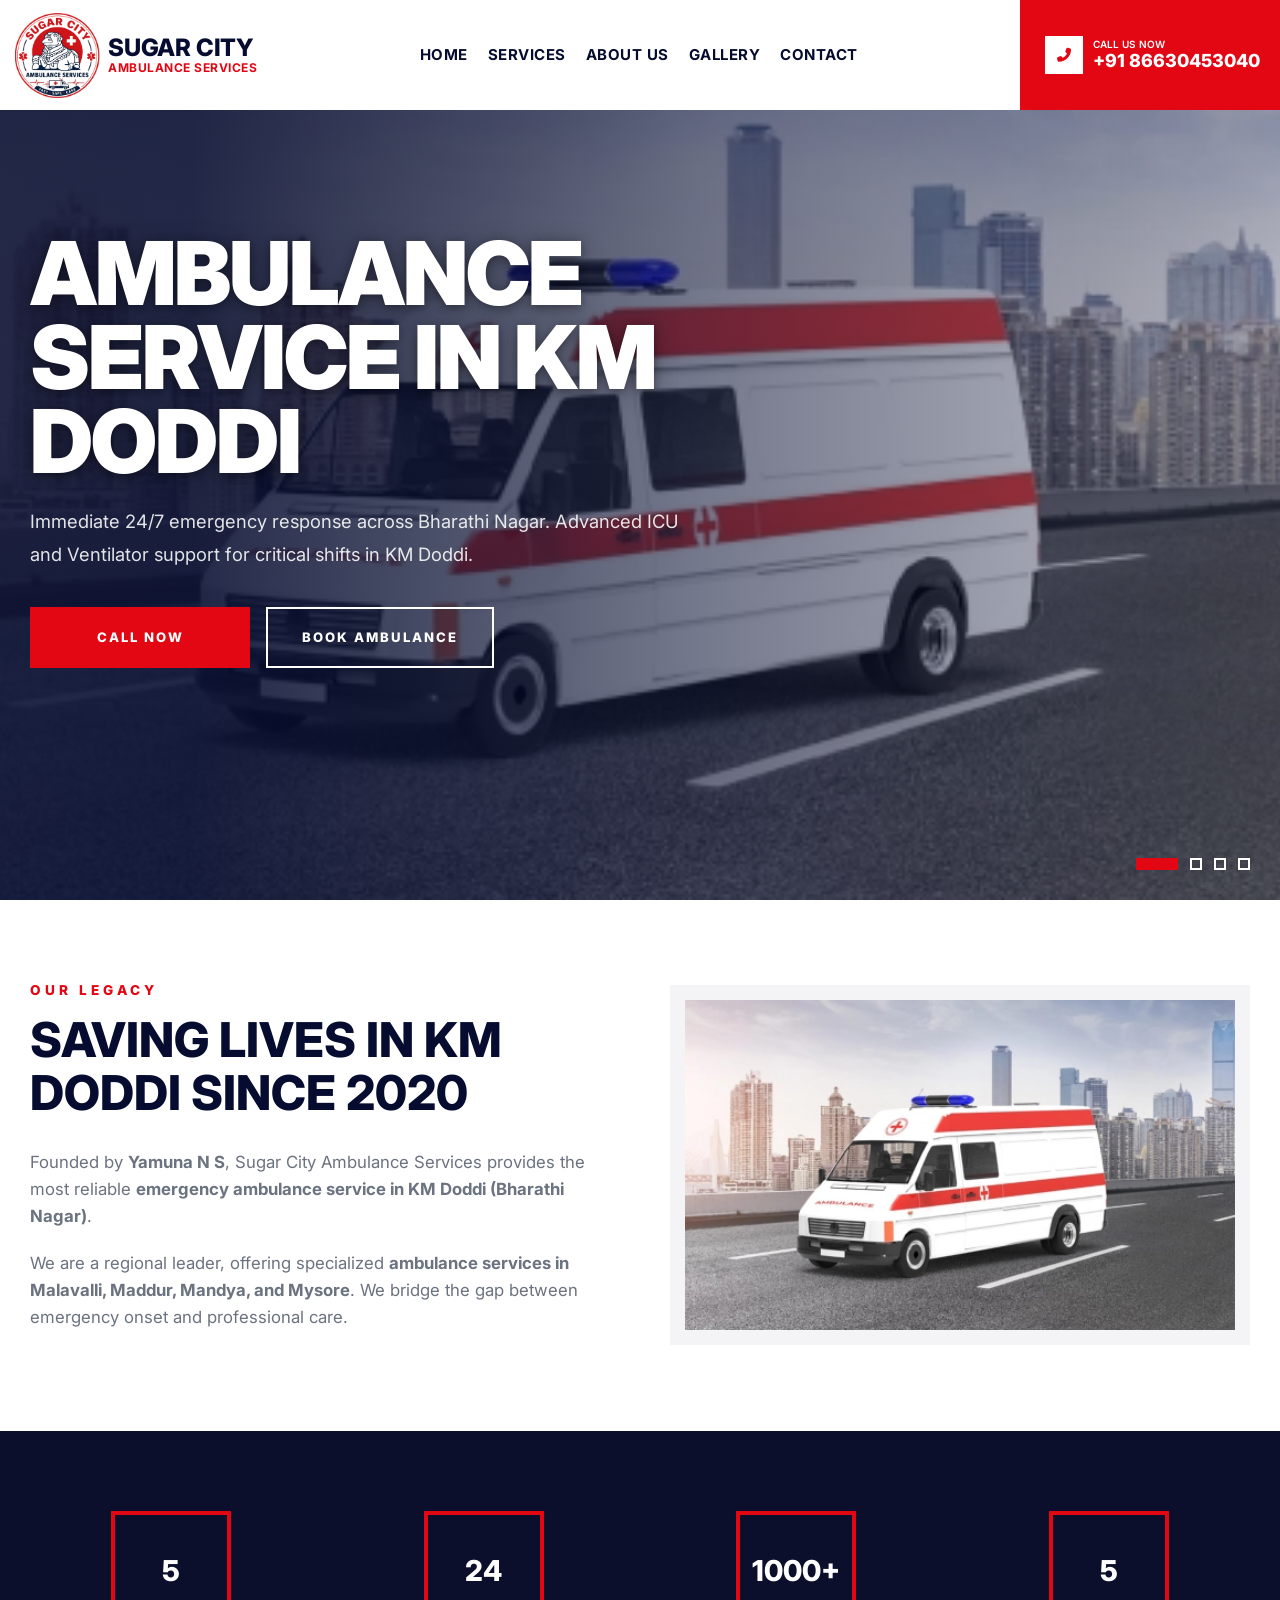
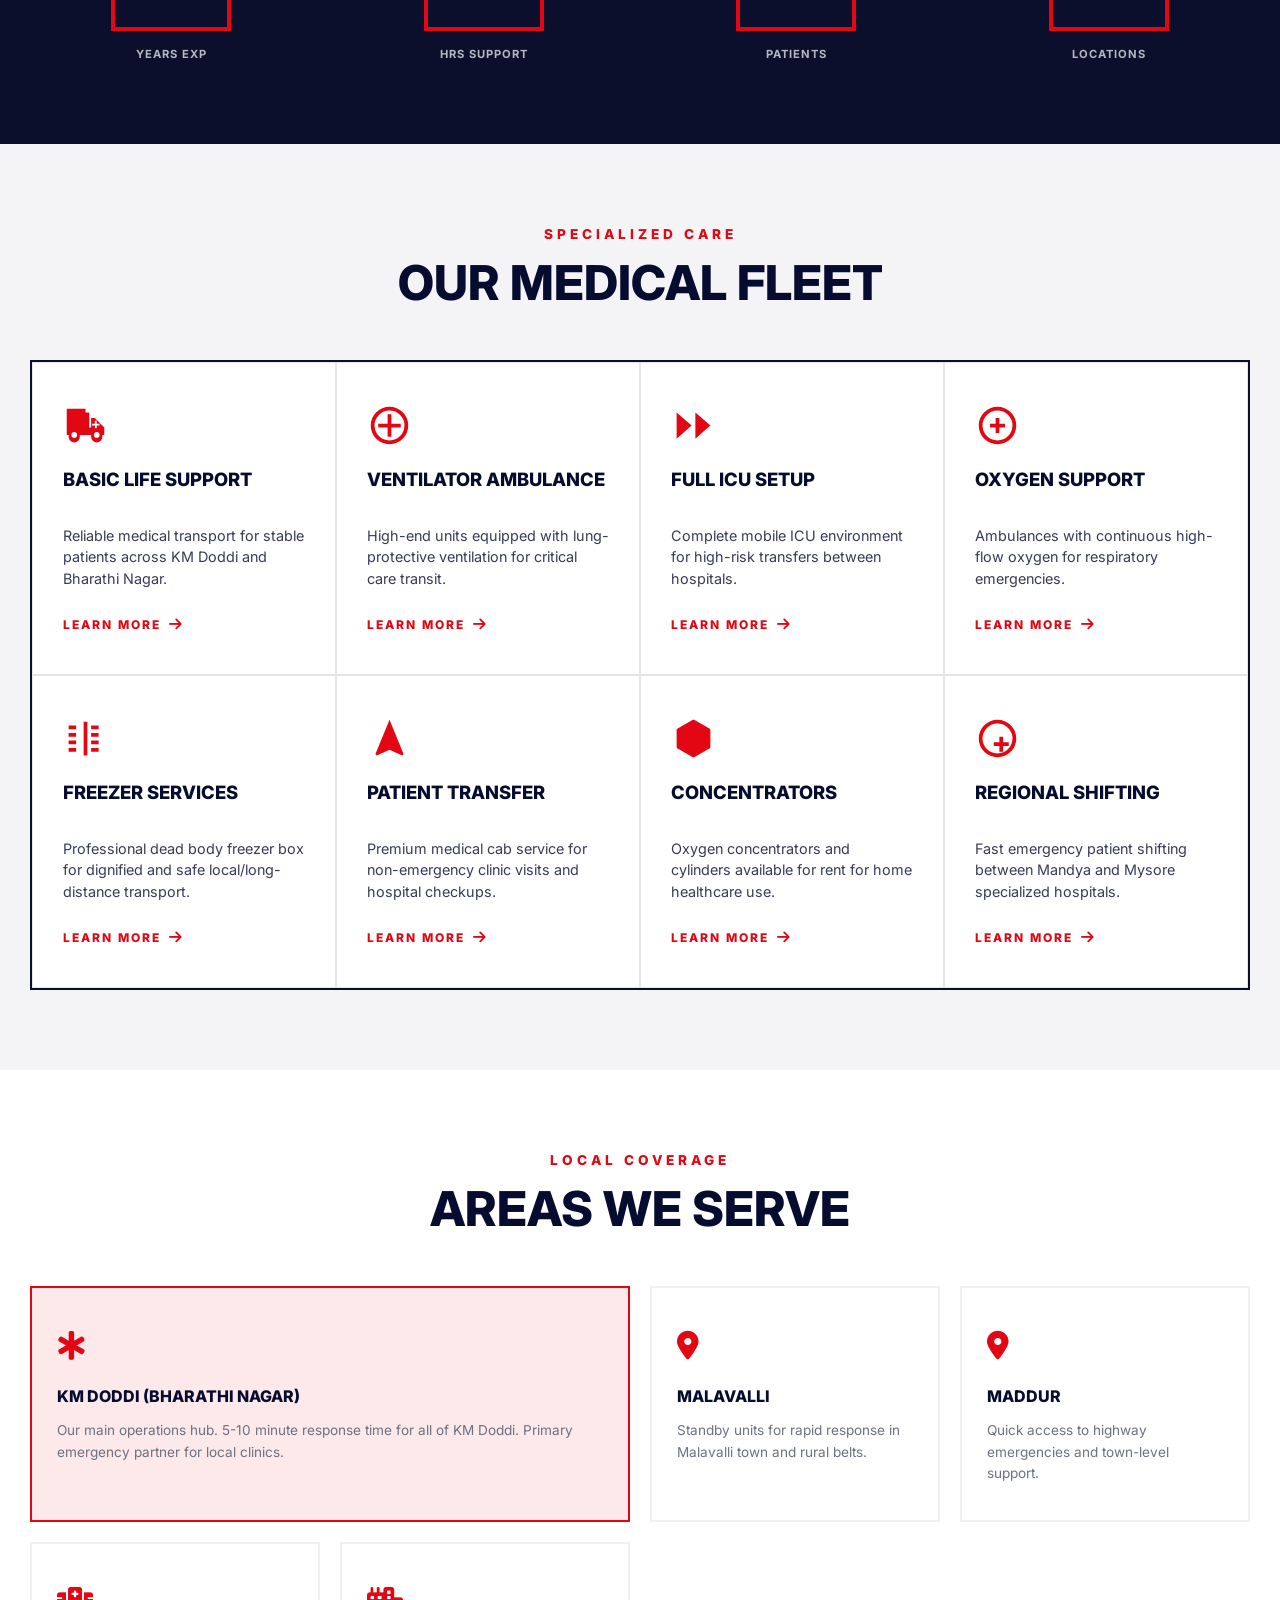
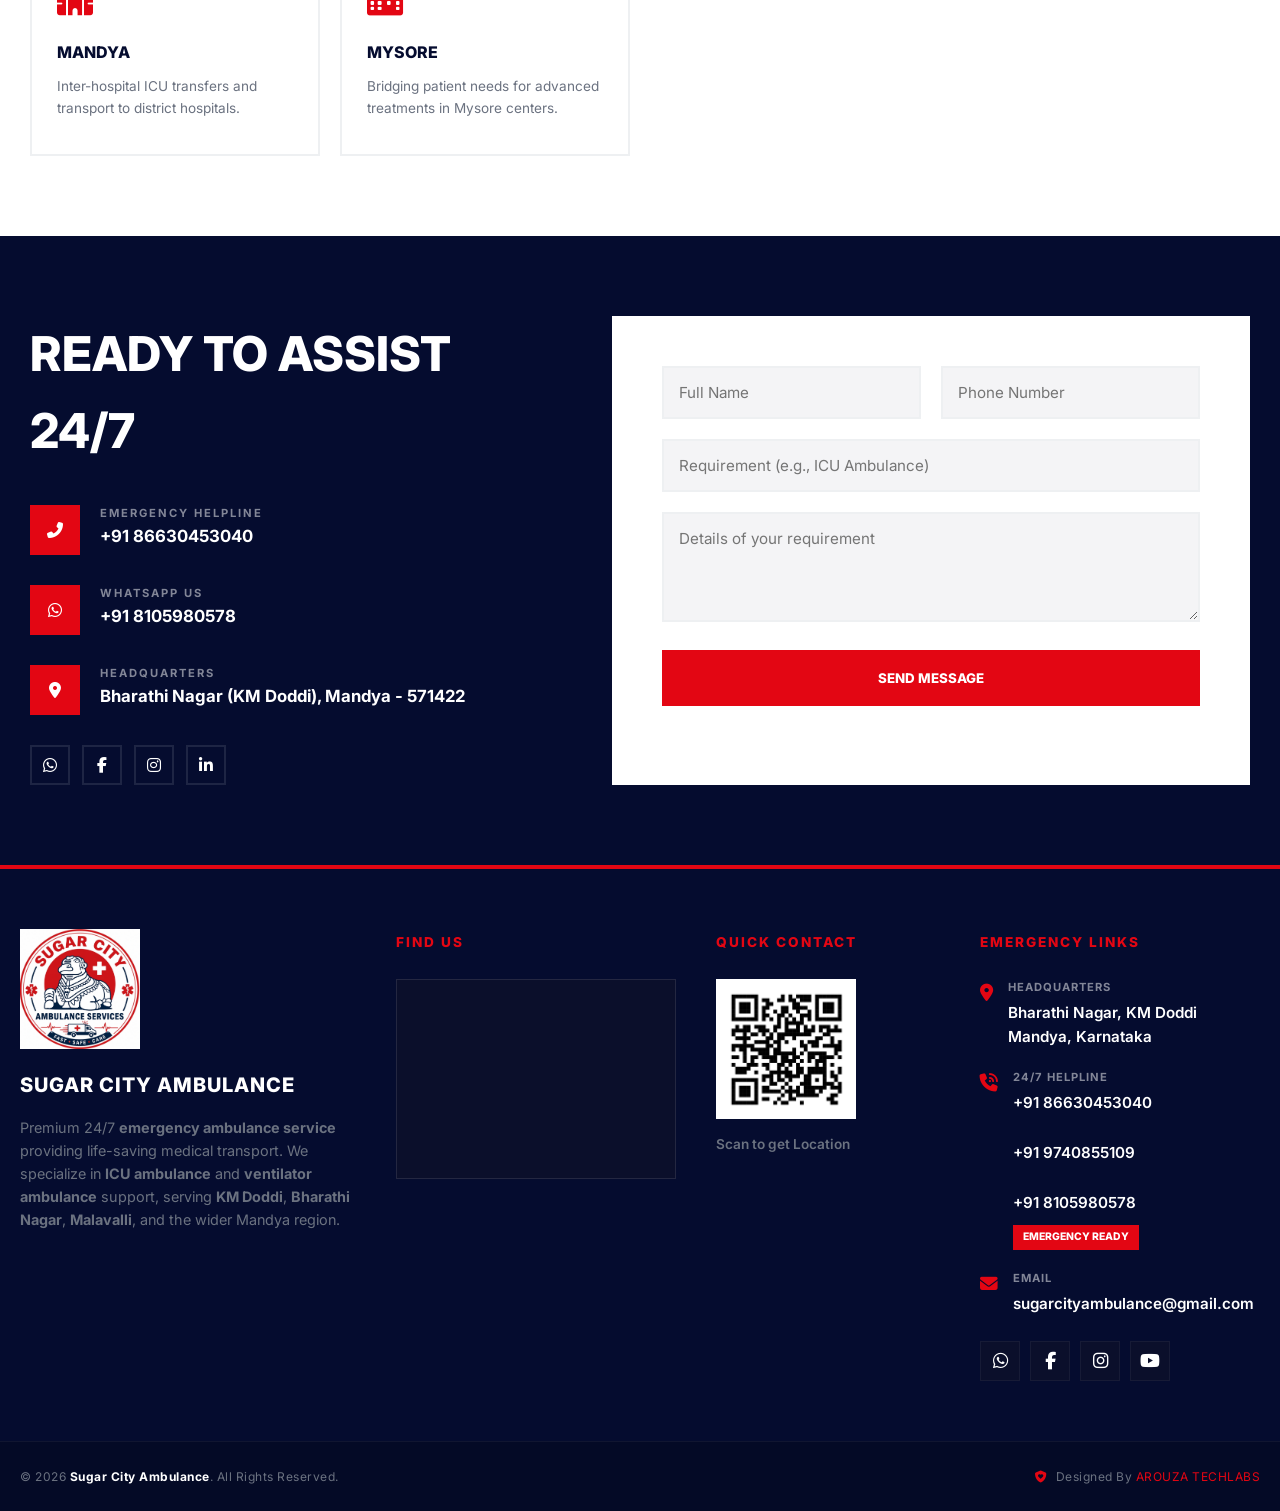
==== commit 7b2a6b23: "Update index.html" ====
--- a/index.html
+++ b/index.html
@@ -137,158 +137,349 @@
         }
       }
 
-      /* SECTION 1: HERO SLIDER */
+      /* =========================================================
+   SECTION 1 : HERO SLIDER
+========================================================= */
+
       .hmeHeroWrap {
         position: relative;
+        width: 100%;
         height: 100vh;
-        width: 100%;
         overflow: hidden;
         background: var(--stkDeepBlue);
       }
-      /* MOBILE HERO NAVBAR SPACING FIX */
-
-      @media (max-width: 1023px) {
-        .hmeHeroWrap {
-          padding-top: 105px;
-          min-height: 100vh;
-          height: auto;
-        }
-
-        .hmeSlide {
-          align-items: flex-start;
-          padding-top: 40px;
-        }
-      }
+
+      /* SLIDER */
+
       .hmeSlider {
+        width: 400%;
         height: 100%;
-        width: 400%;
         display: flex;
         transition: transform 0.8s cubic-bezier(0.77, 0, 0.175, 1);
       }
+
+      /* EACH SLIDE */
+
       .hmeSlide {
+        position: relative;
         width: 25%;
         height: 100%;
-        position: relative;
-        background-size: cover;
-        background-position: center;
+
         display: flex;
         align-items: center;
-      }
+
+        background-size: cover;
+        background-position: center center;
+        background-repeat: no-repeat;
+      }
+
+      /* DARK OVERLAY */
+
       .hmeSlide::before {
         content: "";
         position: absolute;
         inset: 0;
+
         background: linear-gradient(
           90deg,
-          rgba(5, 12, 47, 0.9) 20%,
-          rgba(5, 12, 47, 0.3) 100%
+          rgba(5, 12, 47, 0.88) 15%,
+          rgba(5, 12, 47, 0.55) 55%,
+          rgba(5, 12, 47, 0.25) 100%
         );
+
         z-index: 1;
       }
+
+      /* CONTENT WRAPPER */
+
       .hmeSlideContent {
         position: relative;
         z-index: 10;
         width: 100%;
       }
+
+      /* INNER CONTENT */
+
       .hmeSlideInner {
-        max-width: 800px;
-      }
+        width: 100%;
+        max-width: 760px;
+      }
+
+      /* TITLE */
+
       .hmeSlide h2 {
-        font-size: clamp(2rem, 8vw, 4.5rem);
-        font-weight: 800;
-        line-height: 1;
-        margin-bottom: 20px;
+        font-size: clamp(2.5rem, 7vw, 5.5rem);
+        font-weight: 900;
+
+        line-height: 0.95;
+        letter-spacing: -2px;
+
+        margin-bottom: 22px;
+
         text-transform: uppercase;
         color: var(--stkWhite);
-      }
+
+        text-shadow:
+          0 2px 10px rgba(0, 0, 0, 0.35),
+          0 4px 25px rgba(0, 0, 0, 0.25);
+      }
+
+      /* DESCRIPTION */
+
       .hmeSlide p {
-        font-size: clamp(0.95rem, 2vw, 1.15rem);
+        font-size: clamp(1rem, 2vw, 1.15rem);
+        line-height: 1.8;
+
+        max-width: 650px;
+
         margin-bottom: 35px;
-        color: rgba(255, 255, 255, 0.8);
-        max-width: 600px;
-      }
+
+        color: rgba(255, 255, 255, 0.88);
+      }
+
+      /* BUTTON GROUP */
+
       .hmeBtnGroup {
         display: flex;
-        gap: 15px;
         flex-wrap: wrap;
-      }
+        gap: 16px;
+      }
+
+      /* BUTTON */
+
       .hmeBtn {
-        padding: 18px 36px;
-        font-weight: 800;
-        font-size: 0.85rem;
-        text-transform: uppercase;
-        letter-spacing: 1.5px;
-        text-decoration: none;
-        transition: var(--hmeTransition);
-        border: 2px solid transparent;
+        min-width: 220px;
+
+        padding: 18px 34px;
+
         display: inline-flex;
         align-items: center;
         justify-content: center;
-      }
+
+        font-size: 0.82rem;
+        font-weight: 800;
+
+        letter-spacing: 2px;
+        text-transform: uppercase;
+        text-decoration: none;
+
+        transition: var(--hmeTransition);
+
+        border: 2px solid transparent;
+
+        cursor: pointer;
+      }
+
+      /* PRIMARY BUTTON */
+
       .hmeBtnPrimary {
         background: var(--stkPrimaryRed);
         color: var(--stkWhite);
       }
+
       .hmeBtnPrimary:hover {
         background: var(--stkWhite);
         color: var(--stkPrimaryRed);
       }
+
+      /* OUTLINE BUTTON */
+
       .hmeBtnOutline {
+        background: transparent;
         border-color: var(--stkWhite);
         color: var(--stkWhite);
       }
+
       .hmeBtnOutline:hover {
         background: var(--stkWhite);
         color: var(--stkDeepBlue);
       }
-      /* HERO SLIDER DOTS POSITION FIX */
+
+      /* SLIDER DOTS */
 
       .hmeSliderDots {
         position: absolute;
-        bottom: 20px;
-        right: 20px;
+
+        right: 30px;
+        bottom: 30px;
 
         display: flex;
+        align-items: center;
         gap: 12px;
 
         z-index: 20;
       }
 
-      /* TABLET */
-
-      @media (min-width: 768px) {
-        .hmeSliderDots {
-          bottom: 30px;
-          right: 30px;
-        }
-      }
-
-      /* DESKTOP */
-
-      @media (min-width: 1024px) {
-        .hmeSliderDots {
-          bottom: 40px;
-          right: 40px;
-        }
-      }
-      @media (max-width: 480px) {
-        .hmeBtnGroup {
-          margin-bottom: 20px;
-        }
-      }
+      /* DOT */
+
       .hmeDot {
         width: 12px;
         height: 12px;
+
         border: 2px solid var(--stkWhite);
+
         cursor: pointer;
+
         transition: var(--hmeTransition);
       }
+
+      /* ACTIVE DOT */
+
       .hmeDot.active {
+        width: 42px;
+
         background: var(--stkPrimaryRed);
         border-color: var(--stkPrimaryRed);
-        width: 40px;
-      }
-
+      }
+
+      /* =========================================================
+   TABLET
+========================================================= */
+
+      @media (max-width: 1023px) {
+        .hmeHeroWrap {
+          height: auto;
+          min-height: 100vh;
+
+          padding-top: 105px;
+        }
+
+        .hmeSlider {
+          height: auto;
+        }
+
+        .hmeSlide {
+          min-height: calc(100vh - 105px);
+
+          align-items: center;
+
+          padding-top: 40px;
+          padding-bottom: 120px;
+        }
+
+        .hmeSlideInner {
+          max-width: 100%;
+        }
+
+        .hmeSlide h2 {
+          font-size: clamp(2.4rem, 8vw, 4rem);
+
+          line-height: 0.95;
+
+          margin-bottom: 18px;
+        }
+
+        .hmeSlide p {
+          font-size: 1rem;
+
+          line-height: 1.7;
+
+          margin-bottom: 28px;
+        }
+
+        .hmeBtn {
+          min-width: 200px;
+
+          padding: 17px 28px;
+        }
+
+        .hmeSliderDots {
+          bottom: 35px;
+          right: 20px;
+        }
+      }
+
+      /* =========================================================
+   MOBILE
+========================================================= */
+
+      @media (max-width: 767px) {
+        .hmeContainer {
+          padding: 0 22px;
+        }
+
+        .hmeHeroWrap {
+          padding-top: 105px;
+        }
+
+        .hmeSlide {
+          min-height: calc(100vh - 105px);
+
+          padding-top: 20px;
+          padding-bottom: 110px;
+
+          align-items: flex-start;
+        }
+
+        .hmeSlideContent {
+          padding-top: 10px;
+        }
+
+        .hmeSlide h2 {
+          font-size: 3.2rem;
+
+          line-height: 0.92;
+
+          letter-spacing: -1px;
+
+          margin-bottom: 20px;
+        }
+
+        .hmeSlide p {
+          font-size: 1rem;
+
+          line-height: 1.65;
+
+          margin-bottom: 30px;
+        }
+
+        .hmeBtnGroup {
+          flex-direction: column;
+          width: 100%;
+        }
+
+        .hmeBtn {
+          width: 100%;
+          min-width: 100%;
+        }
+
+        .hmeSliderDots {
+          right: 20px;
+          bottom: 28px;
+        }
+      }
+
+      /* =========================================================
+   SMALL MOBILE
+========================================================= */
+
+      @media (max-width: 480px) {
+        .hmeSlide h2 {
+          font-size: 2.8rem;
+        }
+
+        .hmeSlide p {
+          font-size: 0.95rem;
+        }
+
+        .hmeBtn {
+          padding: 16px 20px;
+          font-size: 0.75rem;
+        }
+
+        .hmeSliderDots {
+          gap: 10px;
+        }
+
+        .hmeDot {
+          width: 11px;
+          height: 11px;
+        }
+
+        .hmeDot.active {
+          width: 36px;
+        }
+      }
       /* SECTION 2: ABOUT PREVIEW */
       .hmeAbout {
         padding: 80px 0;
@@ -680,7 +871,7 @@
         <!-- Right Actions -->
         <div class="navbrightactions">
           <div class="navbsocialswrapper">
-            <a href="https://wa.me/9186630453040" class="navbsociallink"
+            <a href="https://wa.me/86630453040" class="navbsociallink"
               ><i class="fab fa-whatsapp"></i
             ></a>
             <a href="https://www.facebook.com/" class="navbsociallink"
@@ -738,7 +929,7 @@
       </ul>
 
       <div class="navbmobilesocials">
-        <a href="https://wa.me/9186630453040" class="navbmobilesociallink"
+        <a href="https://wa.me/86630453040" class="navbmobilesociallink"
           ><i class="fab fa-whatsapp"></i
         ></a>
         <a href="https://www.facebook.com/" class="navbmobilesociallink"
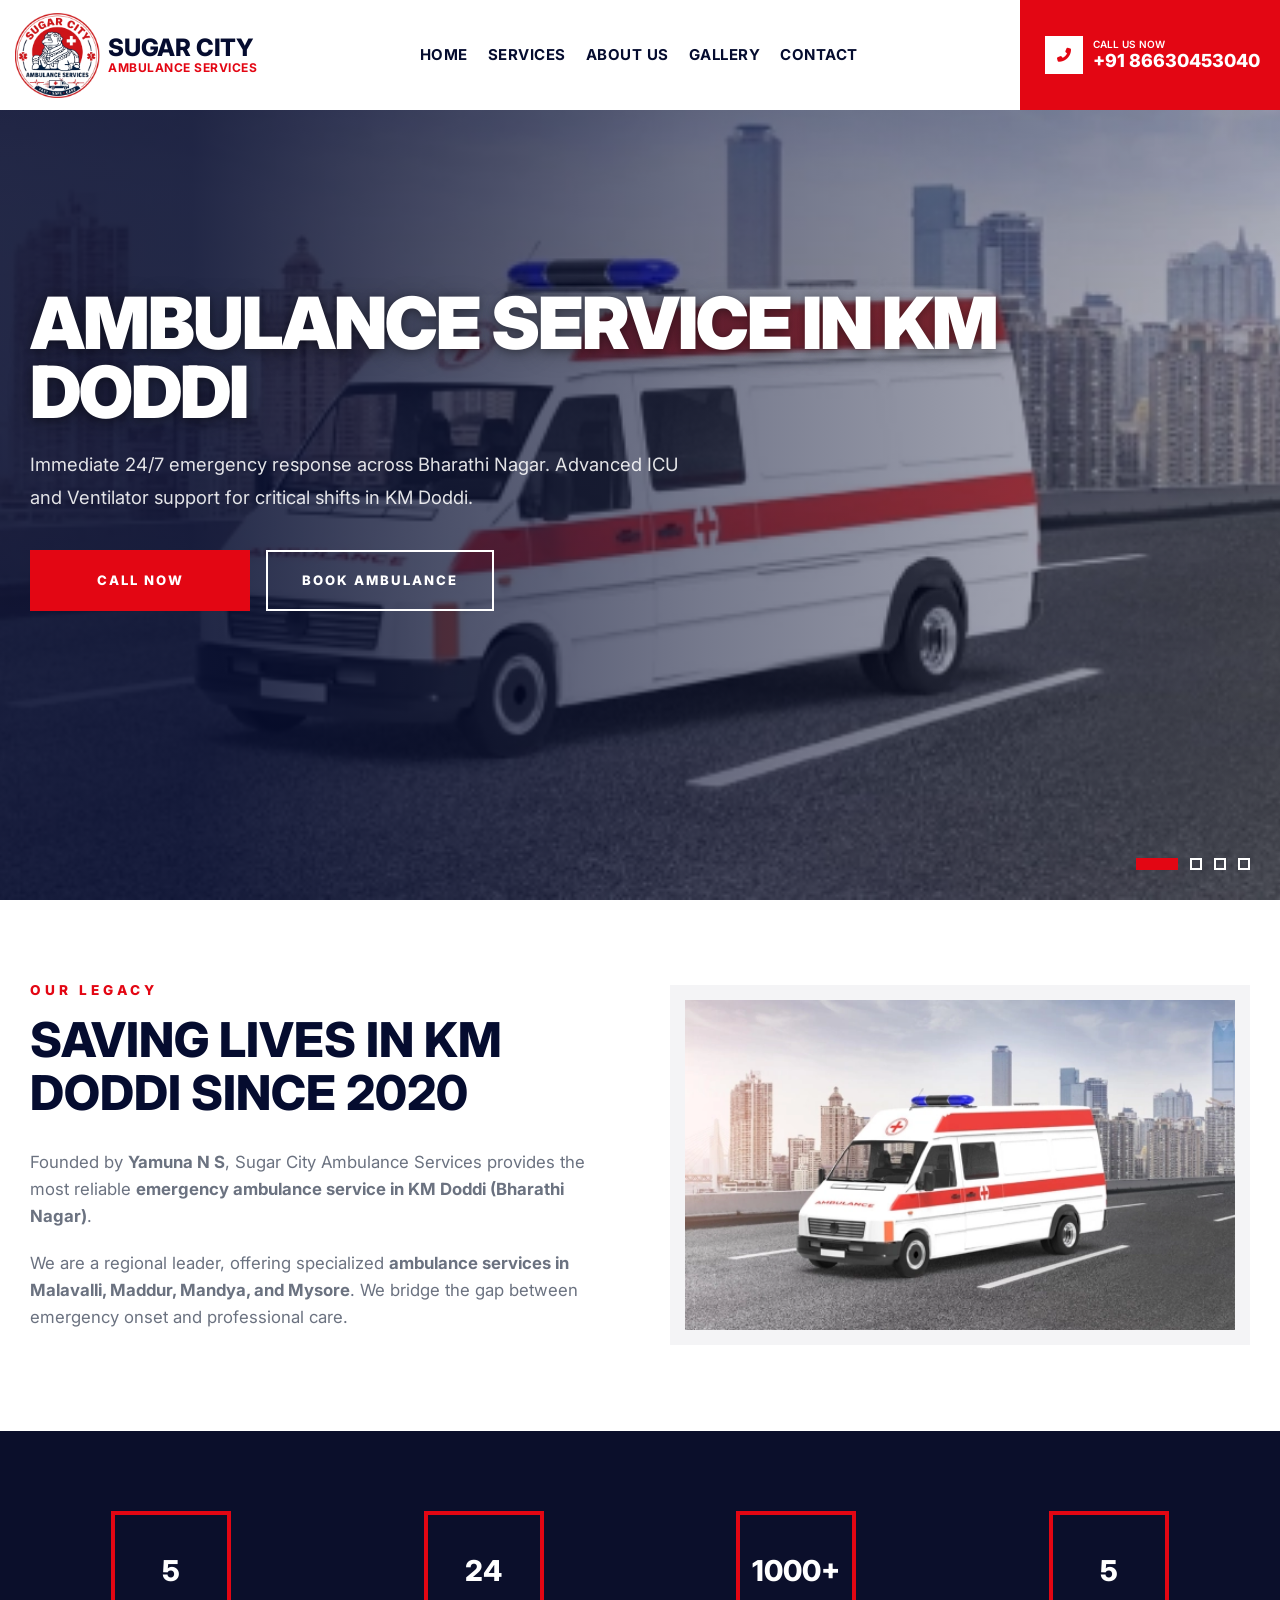
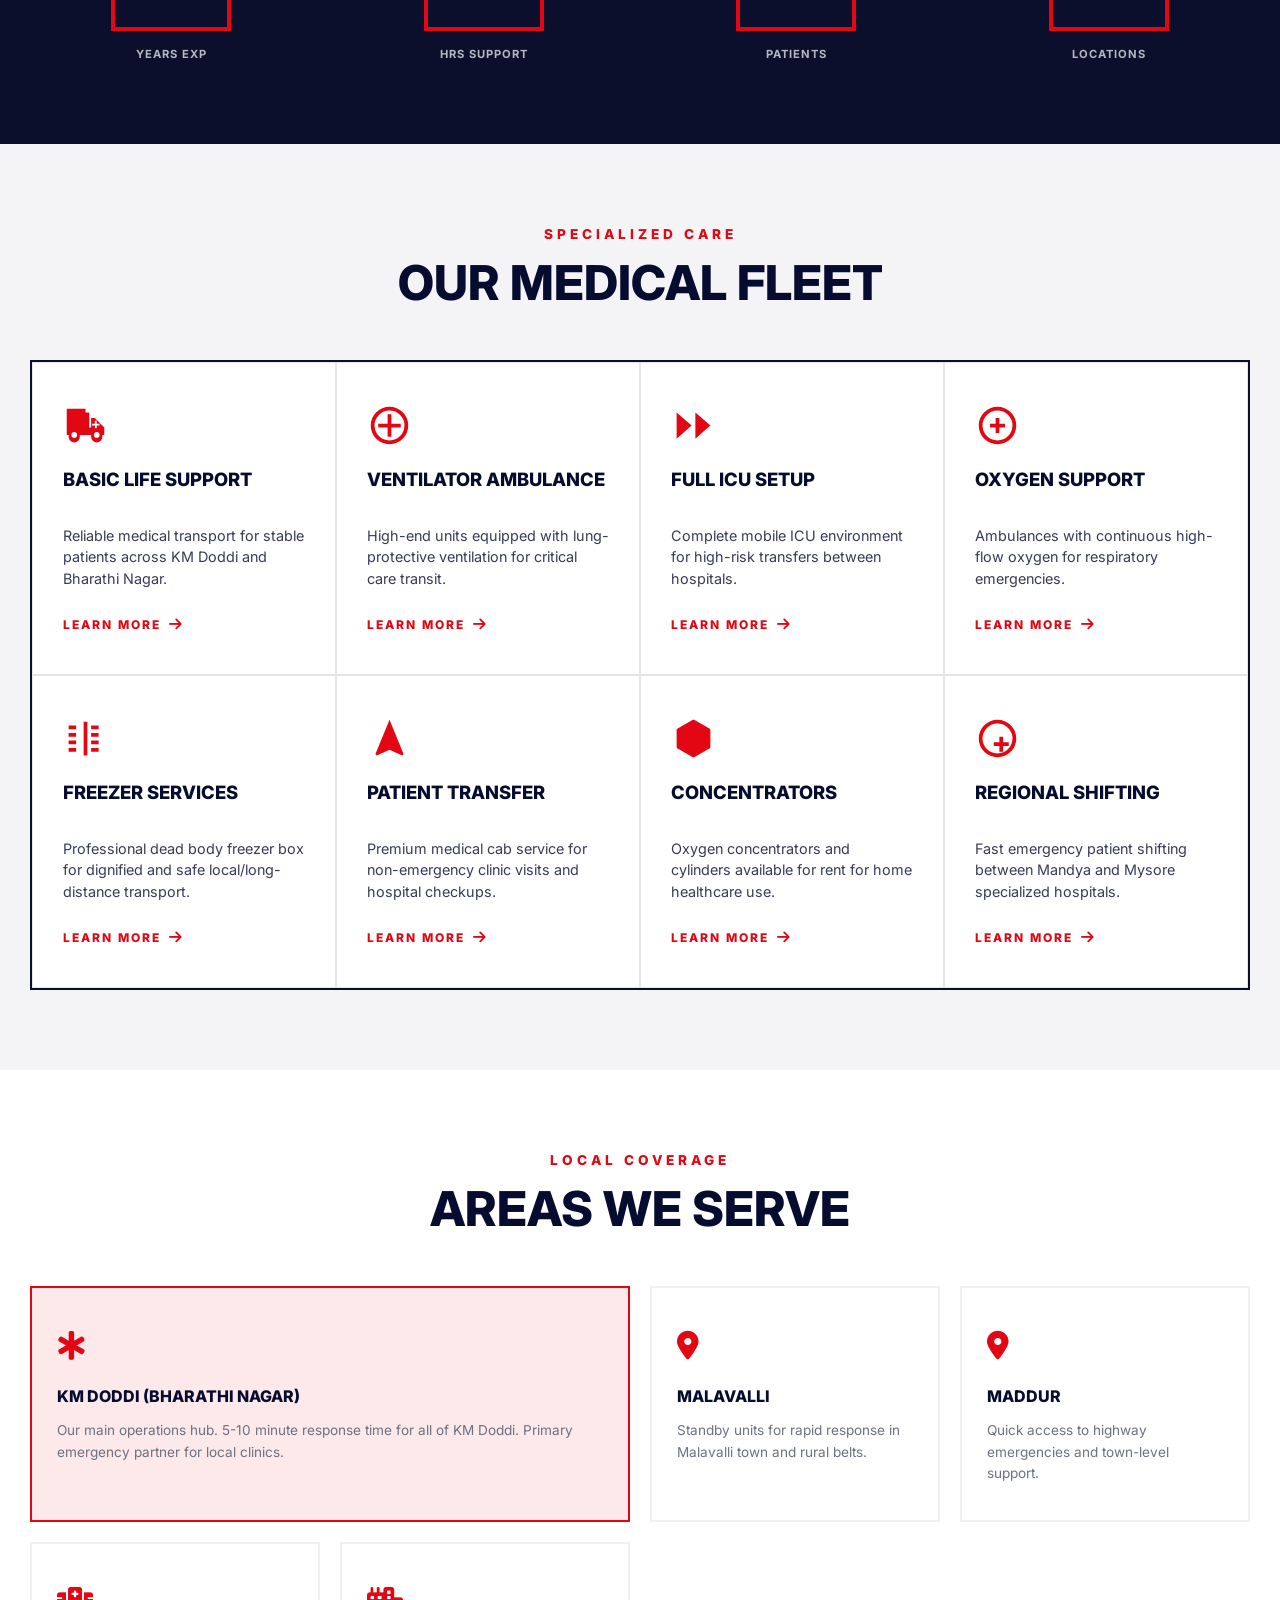
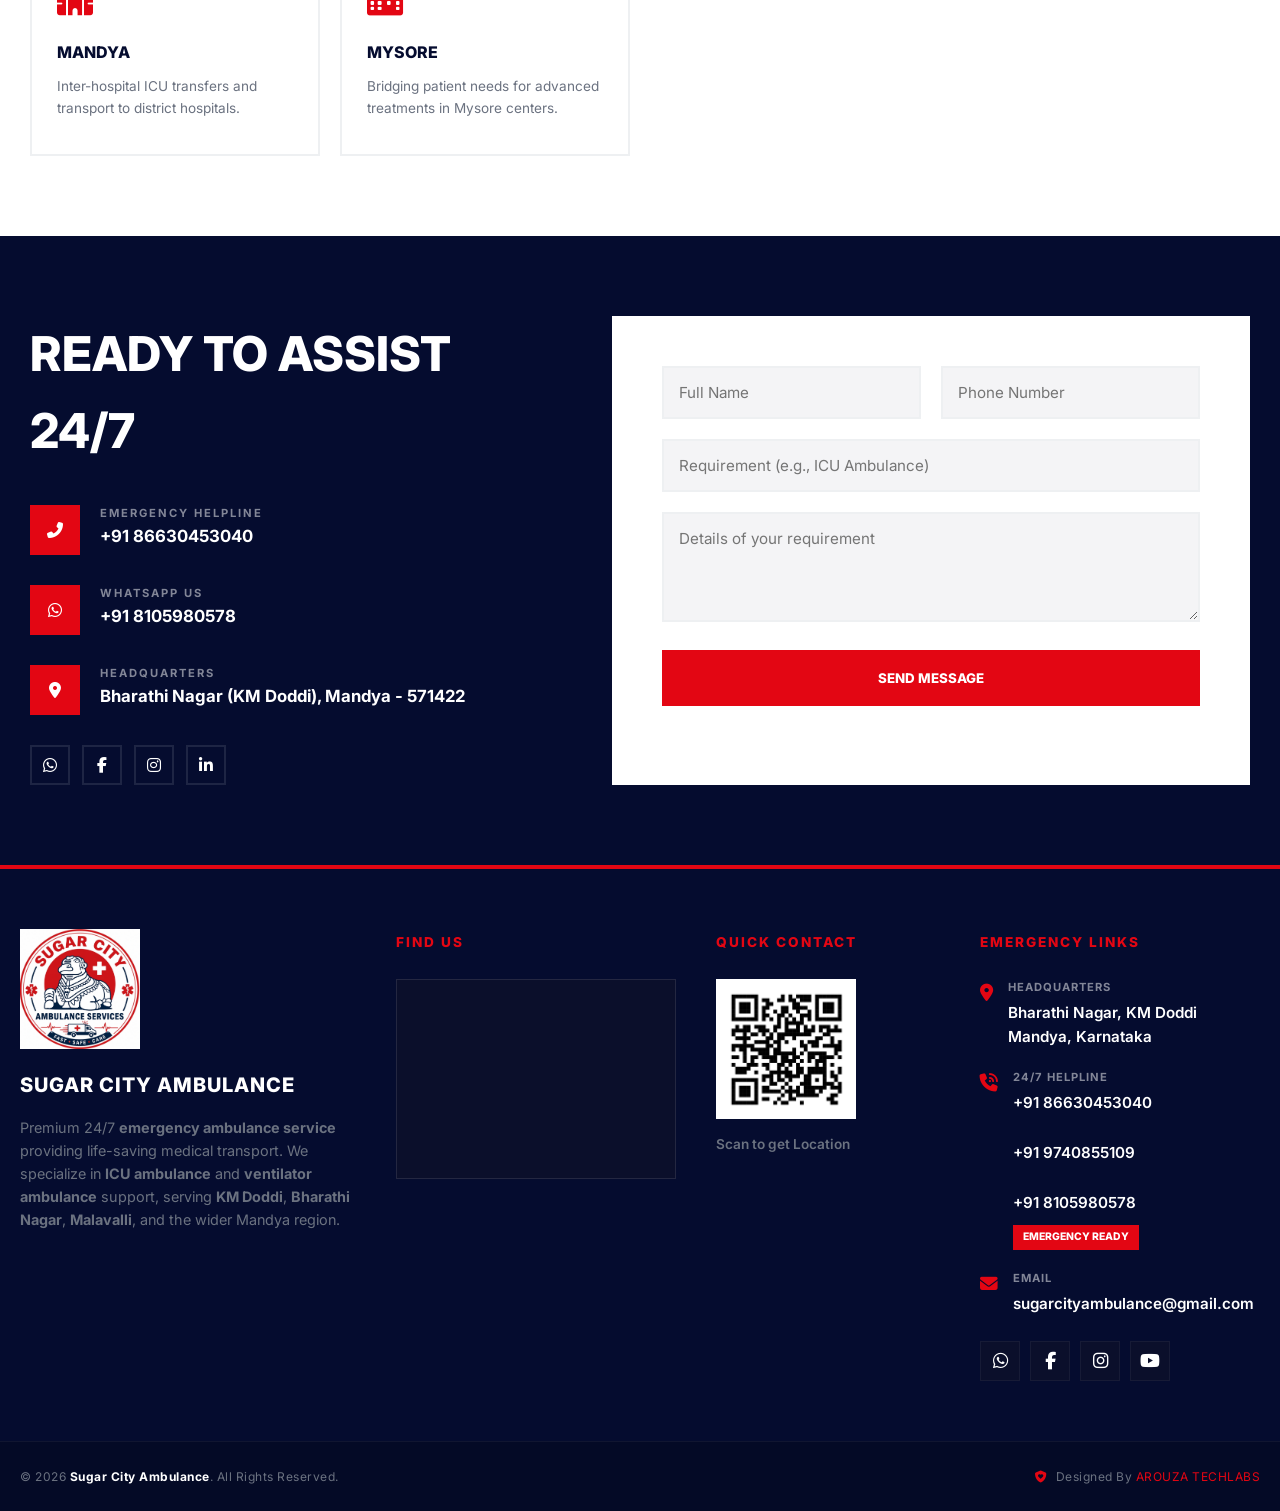
==== commit 0e8b592e: "Update index.html" ====
--- a/index.html
+++ b/index.html
@@ -388,7 +388,21 @@
           right: 20px;
         }
       }
-
+      @media (min-width: 1024px) {
+        .hmeSlideInner {
+          max-width: 1000px;
+        }
+
+        .hmeSlide h2 {
+          font-size: clamp(4.5rem, 5vw, 6rem);
+
+          line-height: 0.95;
+
+          letter-spacing: -2px;
+
+          max-width: 100%;
+        }
+      }
       /* =========================================================
    MOBILE
 ========================================================= */
@@ -405,14 +419,23 @@
         .hmeSlide {
           min-height: calc(100vh - 105px);
 
-          padding-top: 20px;
-          padding-bottom: 110px;
-
-          align-items: flex-start;
+          display: flex;
+          align-items: center;
+          justify-content: center;
+
+          padding-top: 0;
+          padding-bottom: 90px;
+
+          text-align: center;
         }
 
         .hmeSlideContent {
-          padding-top: 10px;
+          width: 100%;
+        }
+
+        .hmeSlideInner {
+          max-width: 100%;
+          margin: 0 auto;
         }
 
         .hmeSlide h2 {
@@ -428,14 +451,19 @@
         .hmeSlide p {
           font-size: 1rem;
 
-          line-height: 1.65;
+          line-height: 1.7;
 
           margin-bottom: 30px;
+
+          max-width: 100%;
         }
 
         .hmeBtnGroup {
           flex-direction: column;
+
           width: 100%;
+
+          align-items: center;
         }
 
         .hmeBtn {
@@ -444,7 +472,9 @@
         }
 
         .hmeSliderDots {
-          right: 20px;
+          right: 50%;
+          transform: translateX(50%);
+
           bottom: 28px;
         }
       }
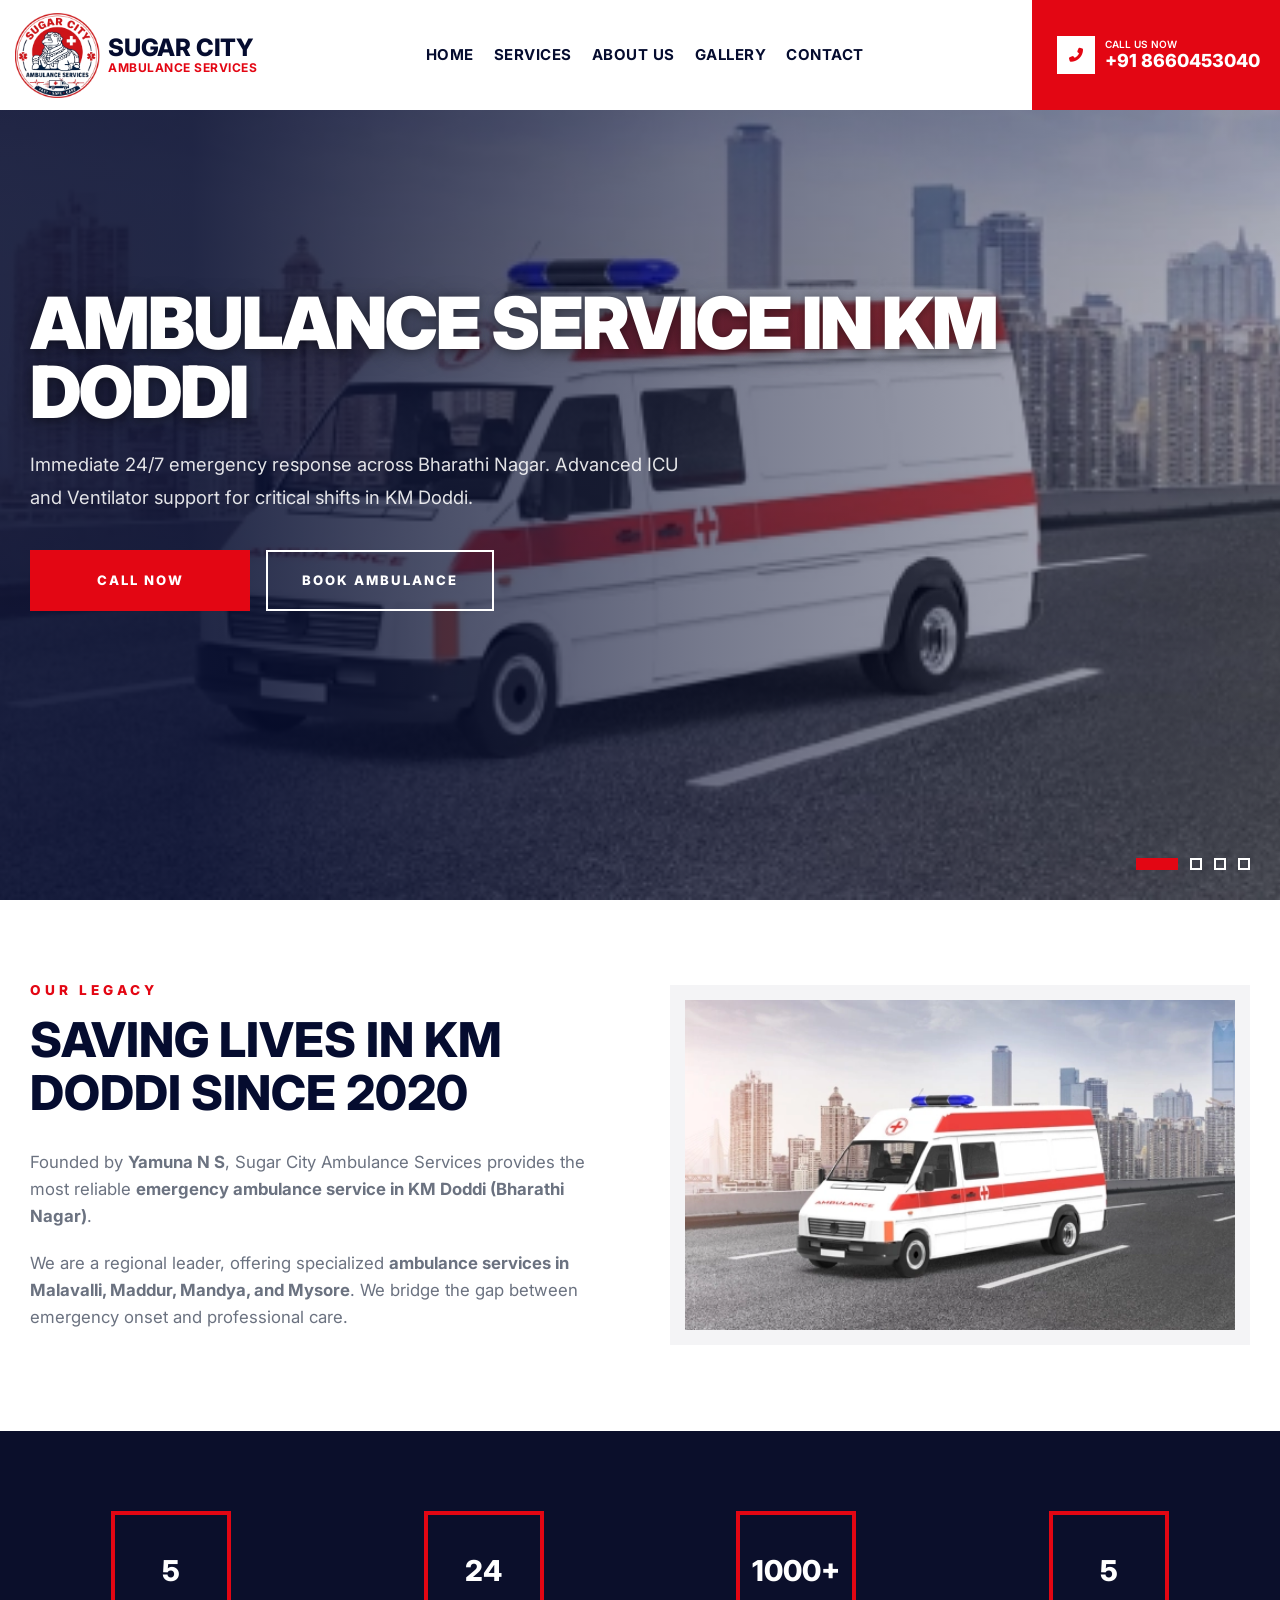
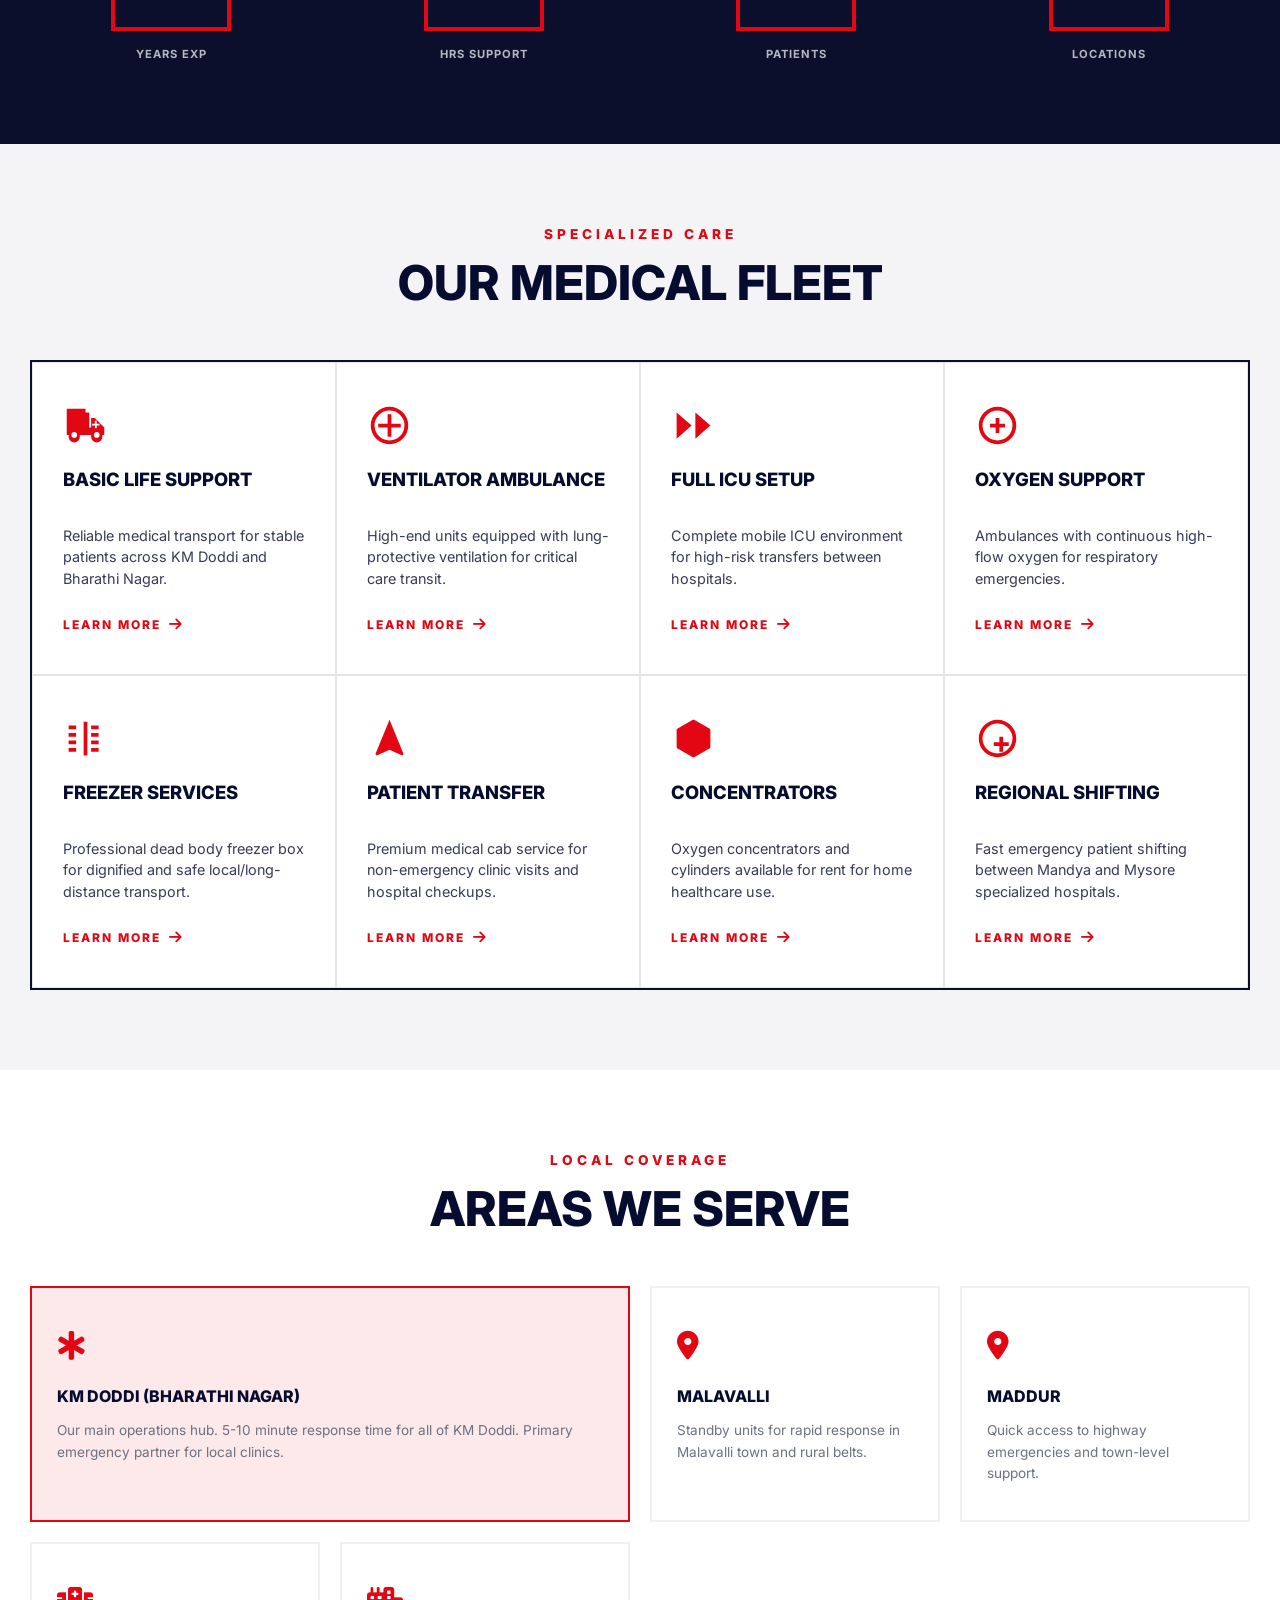
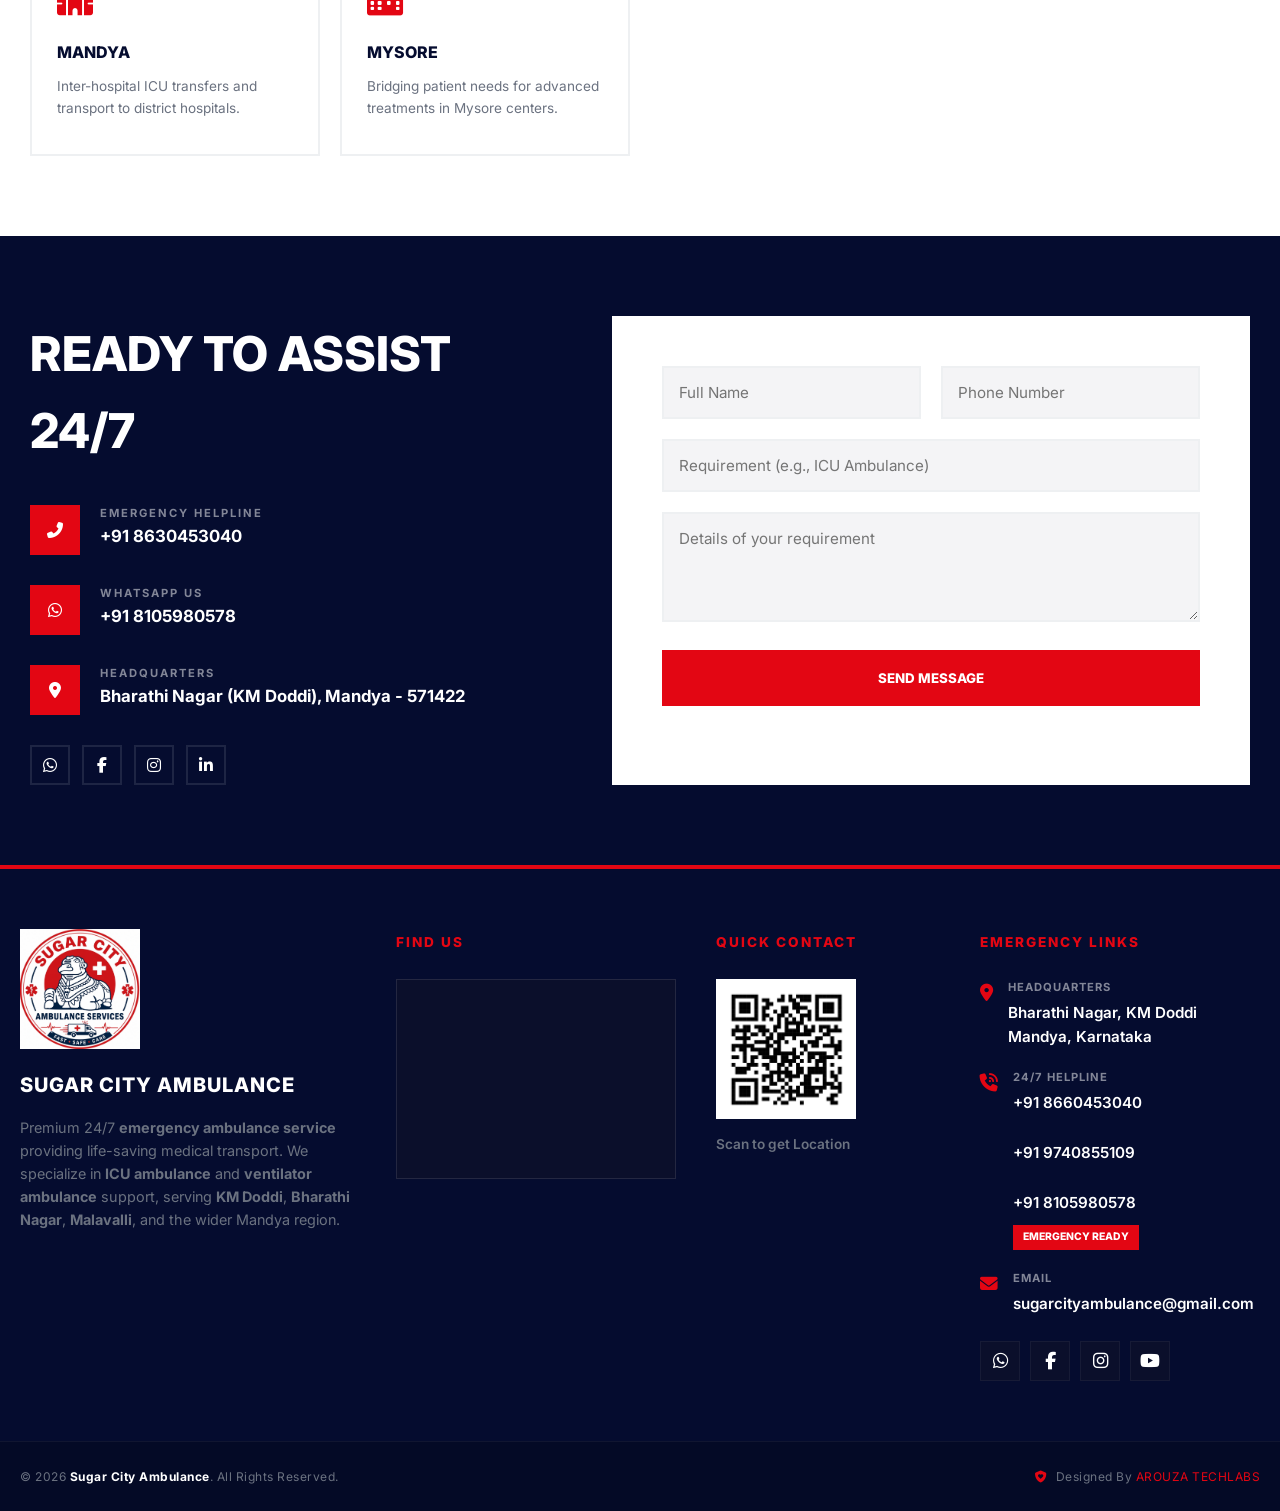
==== commit 20fc3098: "Update index.html" ====
--- a/index.html
+++ b/index.html
@@ -862,9 +862,9 @@
   <body>
     <!-- Mobile Topbar -->
     <div class="navbtopbar" id="navbtopbar">
-      <a href="tel:+9186630453040">
+      <a href="tel:+918660453040">
         <i class="fas fa-phone-alt"></i>
-        <span>+91 86630453040</span>
+        <span>+91 8660453040</span>
       </a>
     </div>
 
@@ -901,7 +901,7 @@
         <!-- Right Actions -->
         <div class="navbrightactions">
           <div class="navbsocialswrapper">
-            <a href="https://wa.me/86630453040" class="navbsociallink"
+            <a href="https://wa.me/8660453040" class="navbsociallink"
               ><i class="fab fa-whatsapp"></i
             ></a>
             <a href="https://www.facebook.com/" class="navbsociallink"
@@ -917,7 +917,7 @@
 
           <!-- Call Block (Desktop Only) -->
           <a
-            href="tel:+9186630453040"
+            href="tel:+918660453040"
             class="navbcontactblock"
             id="navbcallbutton"
           >
@@ -926,7 +926,7 @@
             </div>
             <div class="navbcontactinfo">
               <span class="navbcalltext">Call Us Now</span>
-              <span class="navbphonenumber">+91 86630453040</span>
+              <span class="navbphonenumber">+91 8660453040</span>
             </div>
           </a>
 
@@ -959,7 +959,7 @@
       </ul>
 
       <div class="navbmobilesocials">
-        <a href="https://wa.me/86630453040" class="navbmobilesociallink"
+        <a href="https://wa.me/8660453040" class="navbmobilesociallink"
           ><i class="fab fa-whatsapp"></i
         ></a>
         <a href="https://www.facebook.com/" class="navbmobilesociallink"
@@ -1000,7 +1000,7 @@
                   Doddi.
                 </p>
                 <div class="hmeBtnGroup">
-                  <a href="tel:+9186630453040" class="hmeBtn hmeBtnPrimary"
+                  <a href="tel:+918660453040" class="hmeBtn hmeBtnPrimary"
                     >Call Now</a
                   >
                   <a href="#contact" class="hmeBtn hmeBtnOutline"
@@ -1023,7 +1023,7 @@
                   available 24/7.
                 </p>
                 <div class="hmeBtnGroup">
-                  <a href="tel:+9186630453040" class="hmeBtn hmeBtnPrimary"
+                  <a href="tel:+918660453040" class="hmeBtn hmeBtnPrimary"
                     >Request Support</a
                   >
                   <a href="#services" class="hmeBtn hmeBtnOutline"
@@ -1046,7 +1046,7 @@
                   ventilator support.
                 </p>
                 <div class="hmeBtnGroup">
-                  <a href="tel:+9186630453040" class="hmeBtn hmeBtnPrimary"
+                  <a href="tel:+918660453040" class="hmeBtn hmeBtnPrimary"
                     >Emergency Link</a
                   >
                   <a href="#contact" class="hmeBtn hmeBtnOutline">Get Quote</a>
@@ -1067,7 +1067,7 @@
                   transport.
                 </p>
                 <div class="hmeBtnGroup">
-                  <a href="tel:+9186630453040" class="hmeBtn hmeBtnPrimary"
+                  <a href="tel:+918660453040" class="hmeBtn hmeBtnPrimary"
                     >Contact Now</a
                   >
                 </div>
@@ -1339,7 +1339,7 @@
                 <div class="hmeInfIcon"><i class="fas fa-phone-alt"></i></div>
                 <div class="hmeInfText">
                   <h5>Emergency Helpline</h5>
-                  <p>+91 86630453040</p>
+                  <p>+91 8630453040</p>
                 </div>
               </div>
               <div class="hmeInfBlock">
@@ -1359,7 +1359,7 @@
                 </div>
               </div>
               <div class="hmeSocials">
-                <a href="https://wa.me/9186630453040" class="hmeSocialLink"
+                <a href="https://wa.me/918660453040" class="hmeSocialLink"
                   ><i class="fab fa-whatsapp"></i
                 ></a>
                 <a href="https://www.facebook.com/" class="hmeSocialLink"
@@ -1492,8 +1492,8 @@
                 </div>
                 <div class="ftrContactText">
                   <h4>24/7 Helpline</h4>
-                  <a href="tel:+9186630453040" itemprop="telephone"
-                    >+91 86630453040</a
+                  <a href="tel:+918660453040" itemprop="telephone"
+                    >+91 8660453040</a
                   >
                   <br />
                   <a href="tel:+919740855109" itemprop="telephone"
@@ -1520,7 +1520,7 @@
 
             <div class="ftrSocialLinks">
               <a
-                href="https://wa.me/86630453040"
+                href="https://wa.me/8660453040"
                 class="ftrSocialBtn"
                 aria-label="WhatsApp"
                 ><i class="fab fa-whatsapp"></i
